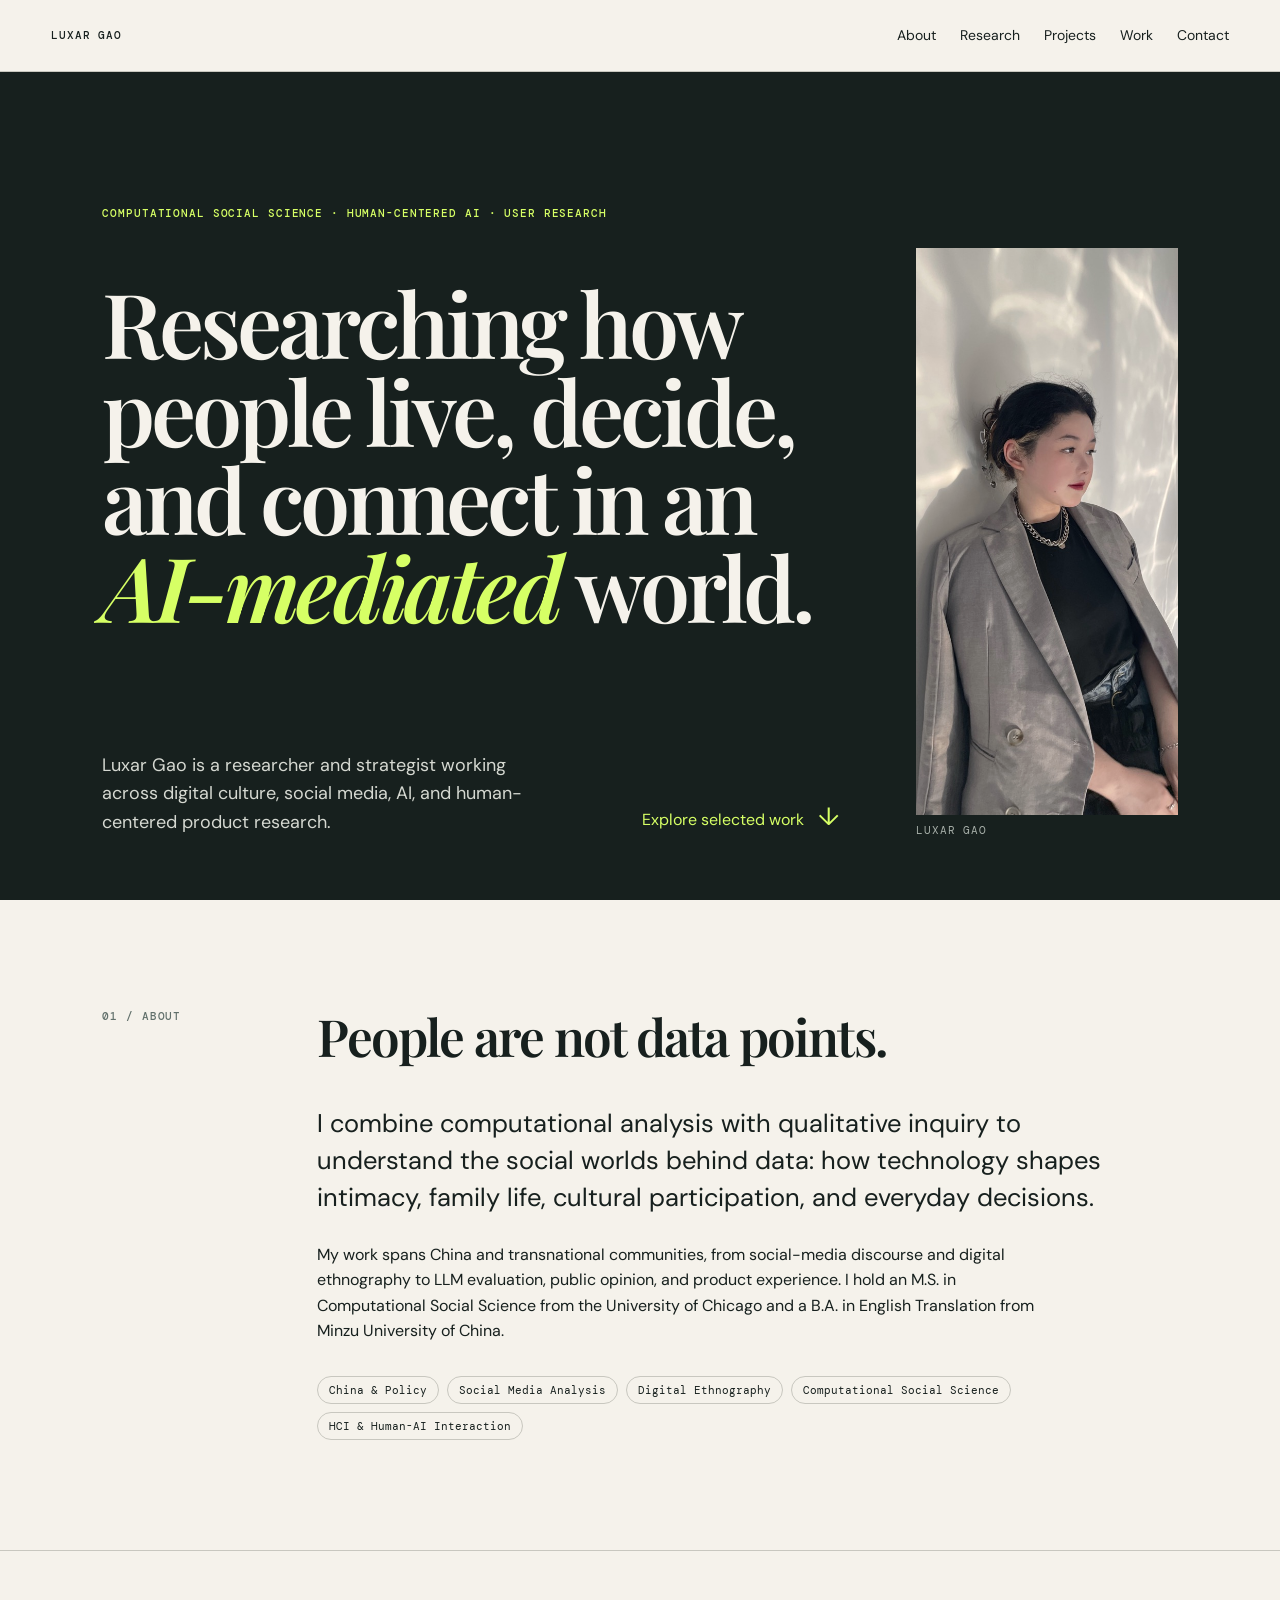
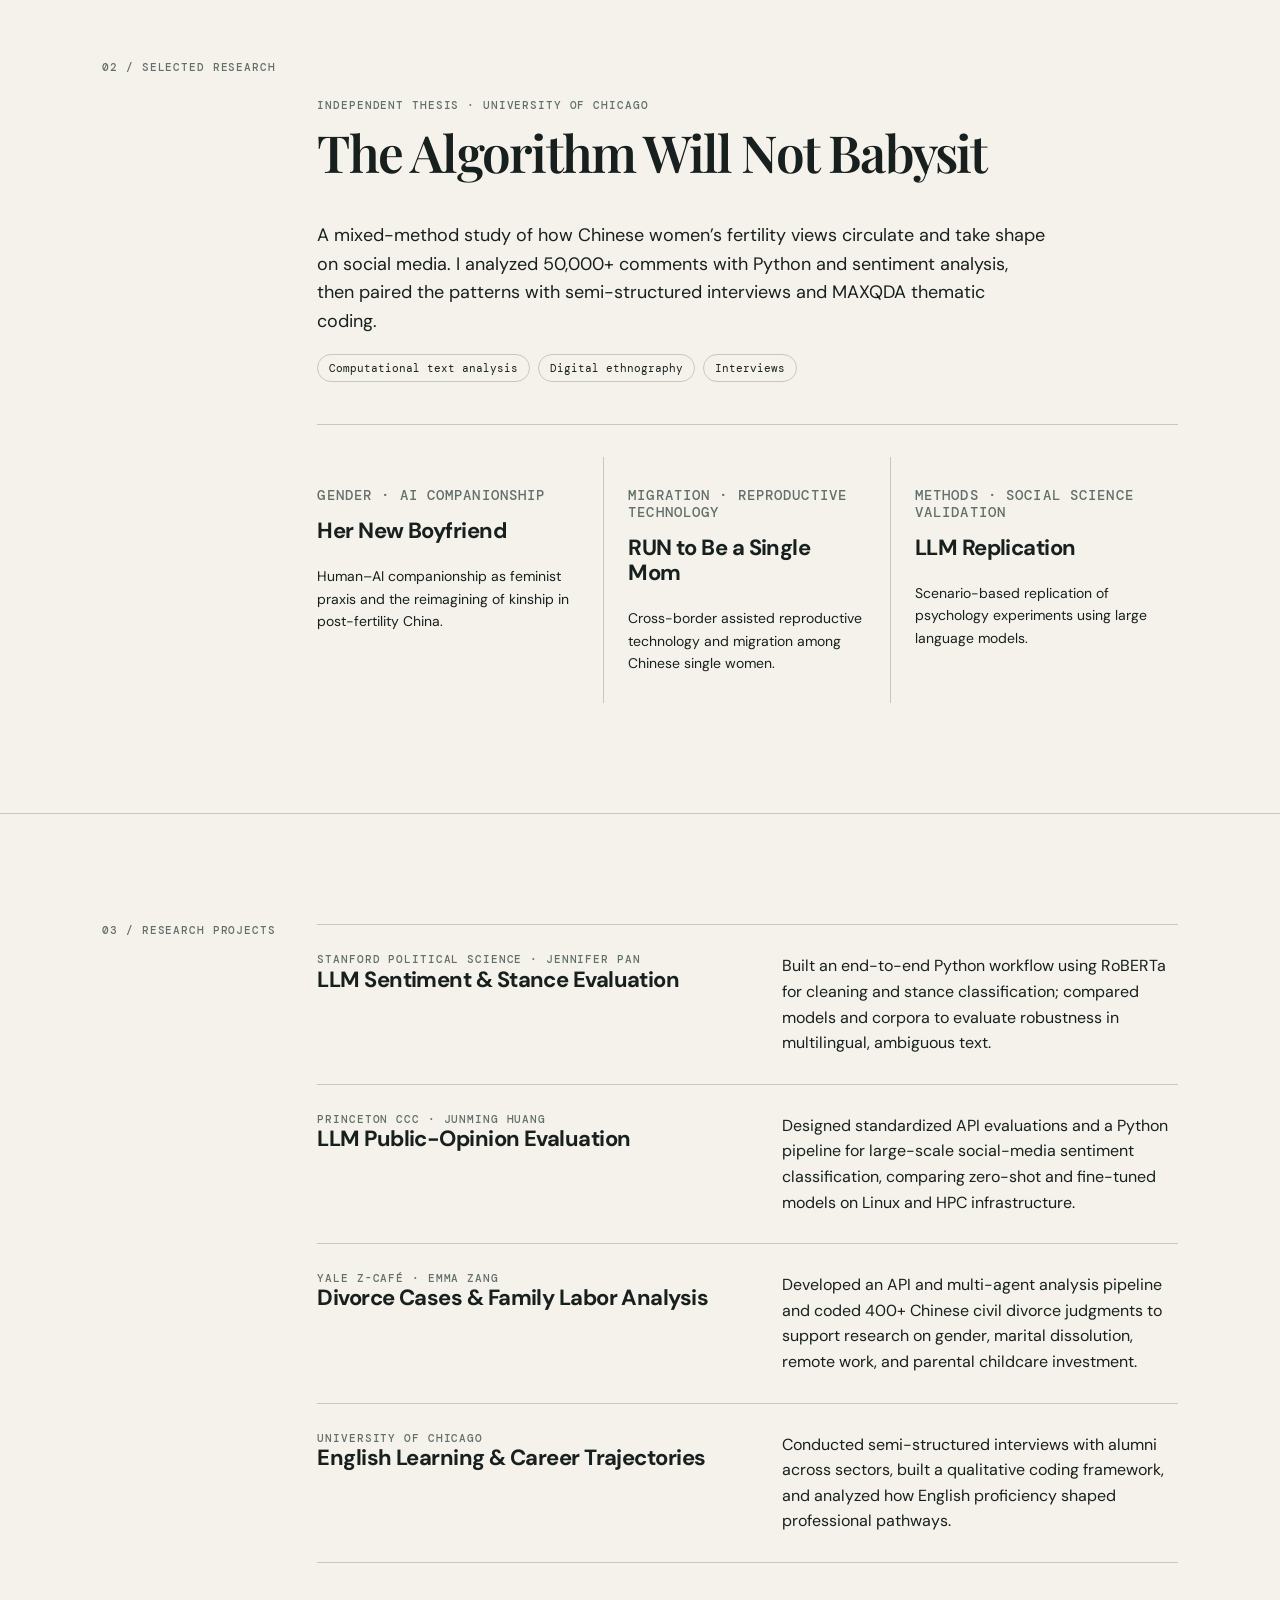
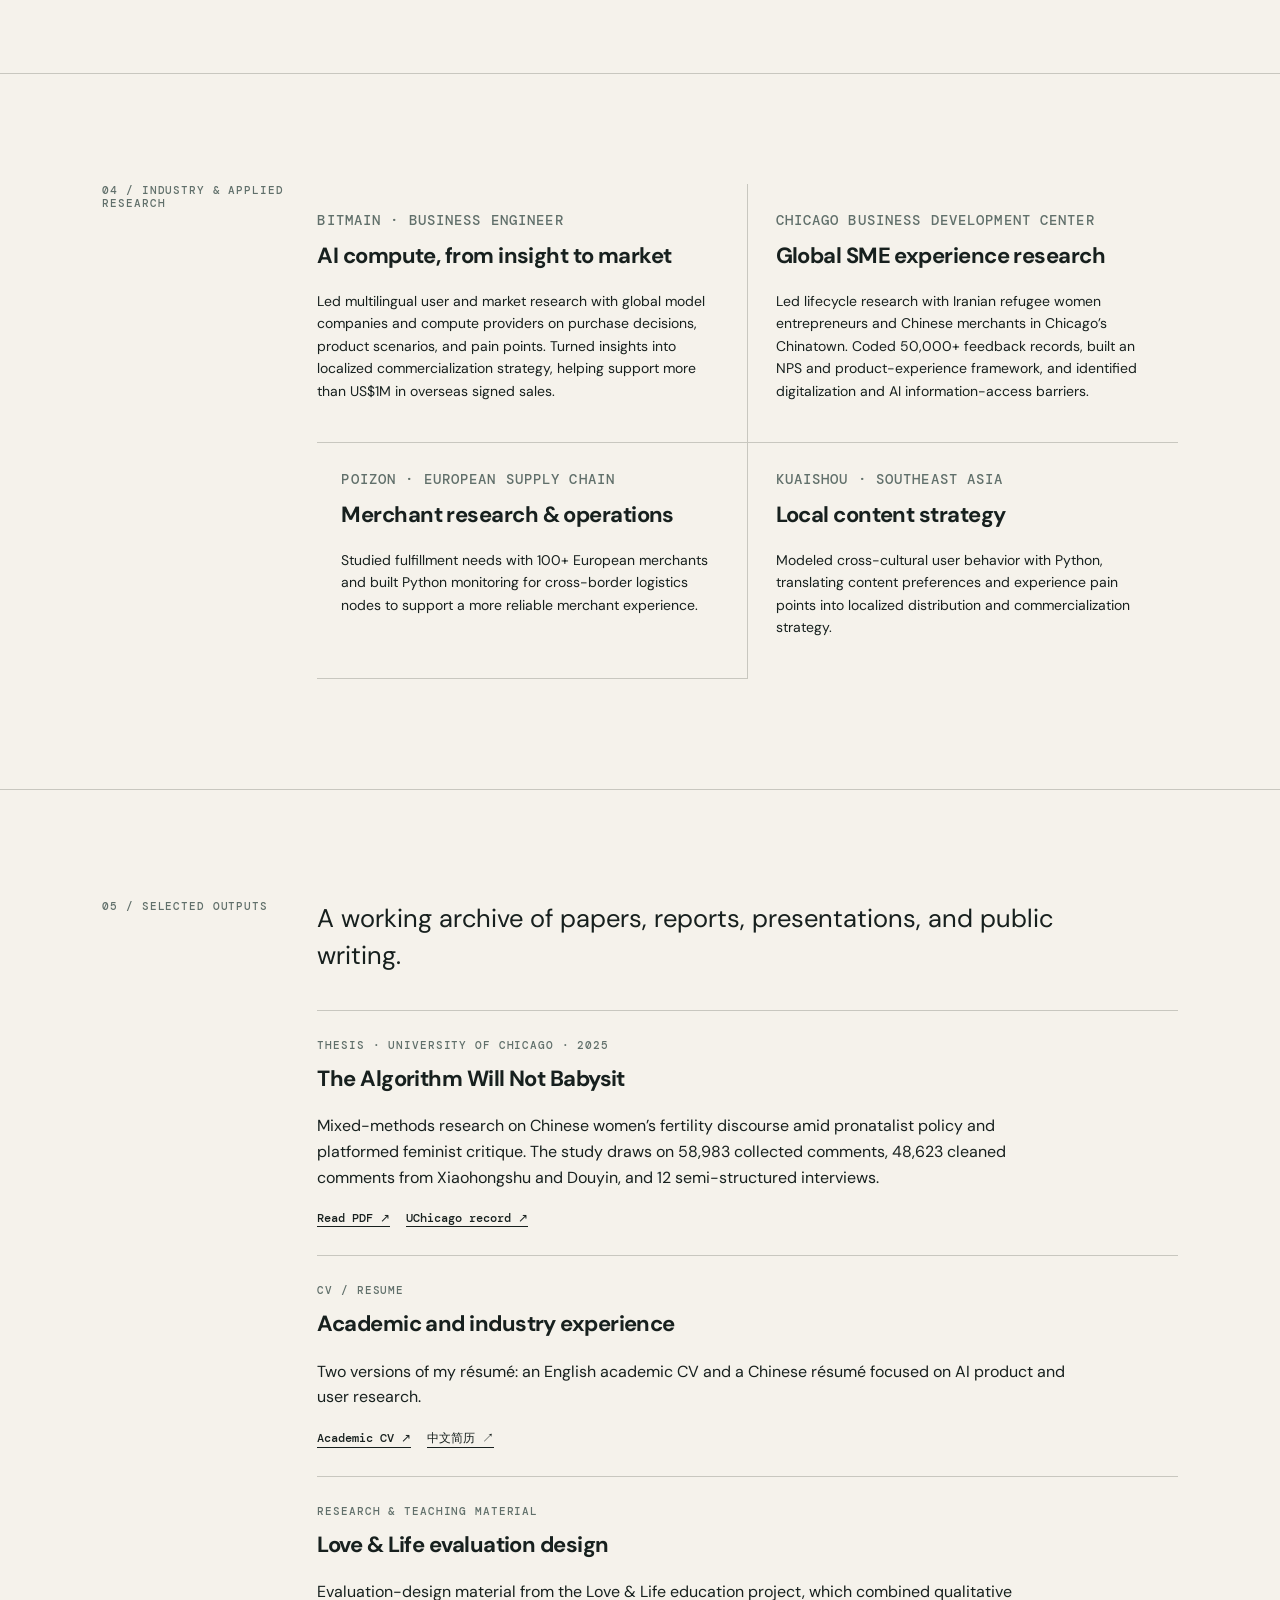
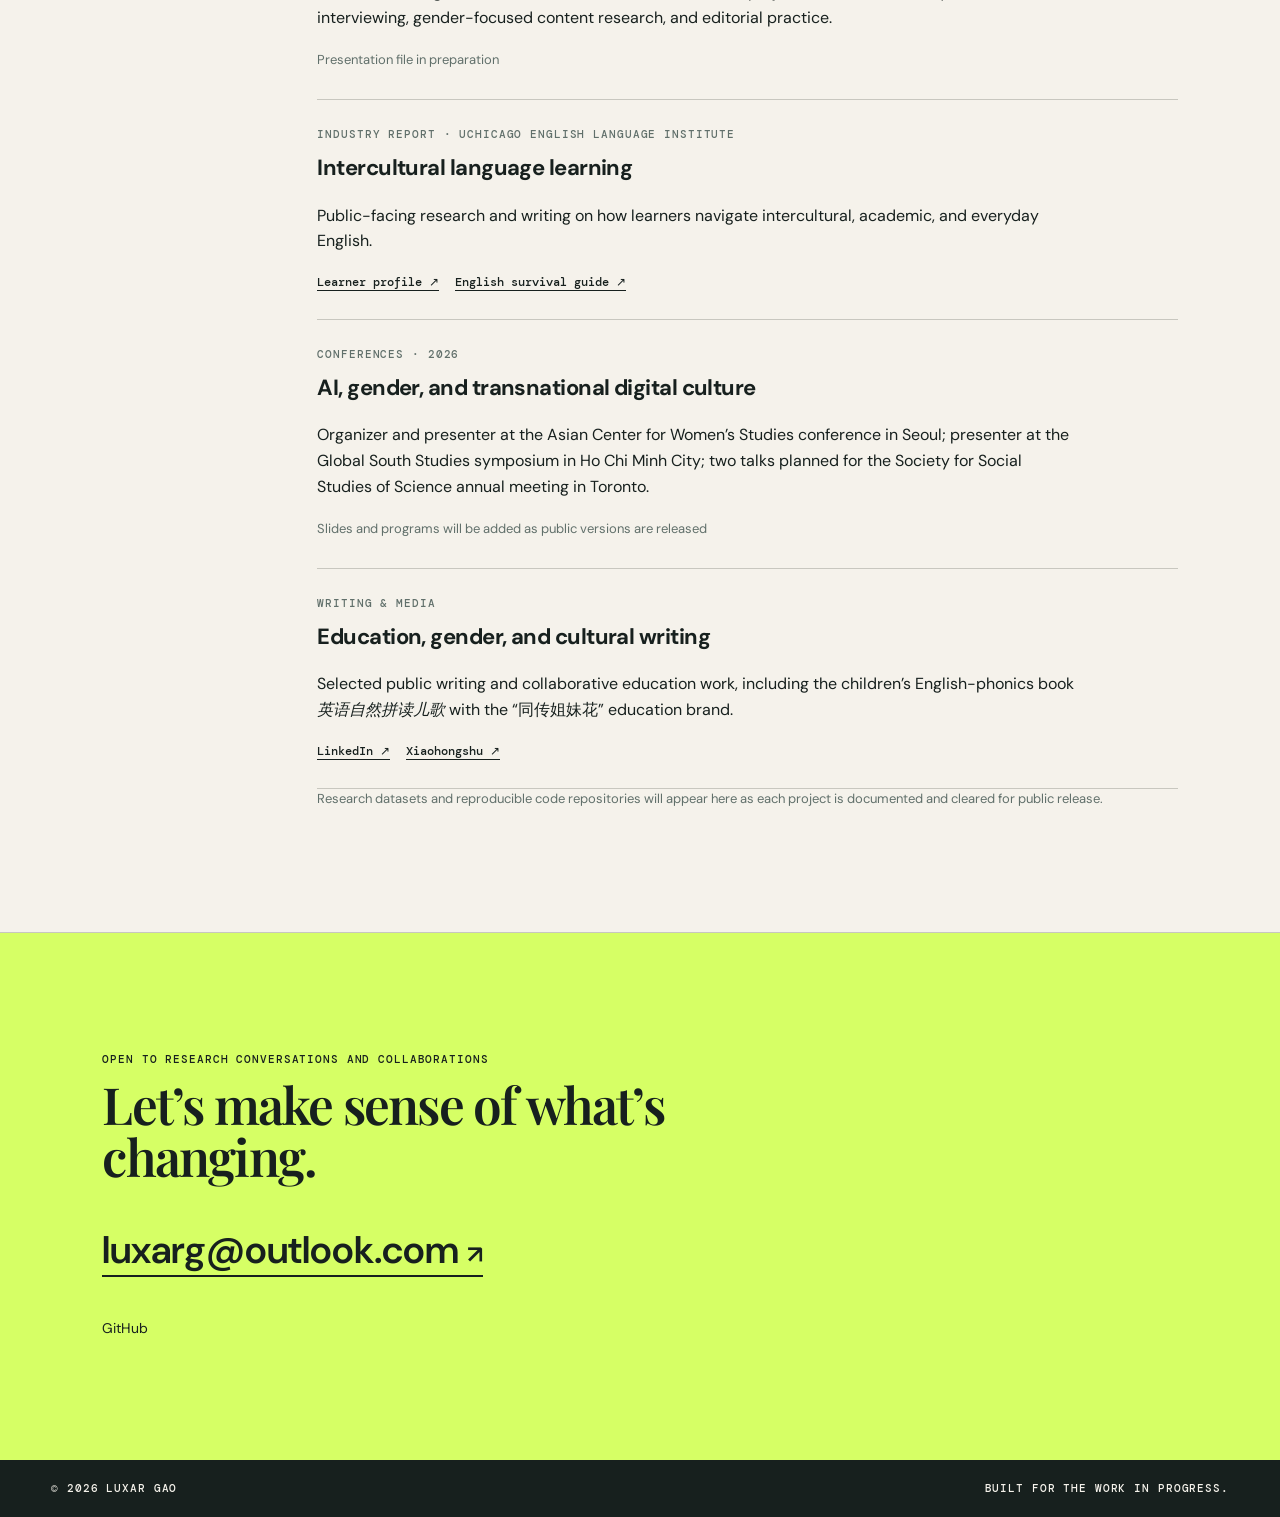
==== index.html @ 4ca4d6da "Add Luxar Gao portfolio website and public materials" ====
<!doctype html>
<html lang="en">
<head>
  <meta charset="utf-8">
  <meta name="viewport" content="width=device-width, initial-scale=1">
  <meta name="description" content="Luxar Gao — computational social science, human-centered AI, and user research.">
  <title>Luxar Gao — Research &amp; Portfolio</title>
  <link rel="preconnect" href="https://fonts.googleapis.com">
  <link rel="preconnect" href="https://fonts.gstatic.com" crossorigin>
  <link href="https://fonts.googleapis.com/css2?family=DM+Mono:wght@400;500&family=DM+Sans:wght@400;500;700&family=Playfair+Display:ital,wght@0,600;0,700;1,600&display=swap" rel="stylesheet">
  <link rel="stylesheet" href="styles.css">
  <link rel="stylesheet" href="portrait.css">
</head>
<body>
  <header class="site-header"><a class="brand" href="#top">LUXAR GAO</a><button class="menu" aria-label="Open navigation" aria-expanded="false">Menu</button><nav><a href="#about">About</a><a href="#research">Research</a><a href="#projects">Projects</a><a href="#resources">Work</a><a href="#contact">Contact</a></nav></header>
  <main id="top">
    <section class="hero"><div class="hero-copy"><p class="eyebrow">Computational social science · Human-centered AI · User research</p><h1>Researching how people live, decide, and connect in an <em>AI-mediated</em> world.</h1><div class="hero-bottom"><p>Luxar Gao is a researcher and strategist working across digital culture, social media, AI, and human-centered product research.</p><a class="arrow-link" href="#research">Explore selected work <span>↓</span></a></div></div><figure class="portrait"><img src="assets/luxar-gao.jpg" alt="Portrait of Luxar Gao"><figcaption>Luxar Gao</figcaption></figure></section>
    <section class="about section" id="about"><div class="section-label">01 / About</div><div class="section-content"><h2>People are not data points.</h2><p class="lede">I combine computational analysis with qualitative inquiry to understand the social worlds behind data: how technology shapes intimacy, family life, cultural participation, and everyday decisions.</p><p>My work spans China and transnational communities, from social-media discourse and digital ethnography to LLM evaluation, public opinion, and product experience. I hold an M.S. in Computational Social Science from the University of Chicago and a B.A. in English Translation from Minzu University of China.</p><div class="chips"><span>China &amp; Policy</span><span>Social Media Analysis</span><span>Digital Ethnography</span><span>Computational Social Science</span><span>HCI &amp; Human-AI Interaction</span></div></div></section>
    <section class="section" id="research"><div class="section-label">02 / Selected research</div><div class="section-content"><article class="feature"><p class="kicker">Independent thesis · University of Chicago</p><h2>The Algorithm Will Not Babysit</h2><p>A mixed-method study of how Chinese women’s fertility views circulate and take shape on social media. I analyzed 50,000+ comments with Python and sentiment analysis, then paired the patterns with semi-structured interviews and MAXQDA thematic coding.</p><div class="meta"><span>Computational text analysis</span><span>Digital ethnography</span><span>Interviews</span></div></article><div class="research-grid"><article><p class="kicker">Gender · AI companionship</p><h3>Her New Boyfriend</h3><p>Human–AI companionship as feminist praxis and the reimagining of kinship in post-fertility China.</p></article><article><p class="kicker">Migration · Reproductive technology</p><h3>RUN to Be a Single Mom</h3><p>Cross-border assisted reproductive technology and migration among Chinese single women.</p></article><article><p class="kicker">Methods · Social science validation</p><h3>LLM Replication</h3><p>Scenario-based replication of psychology experiments using large language models.</p></article></div></div></section>
    <section class="section" id="projects"><div class="section-label">03 / Research projects</div><div class="section-content project-list"><article><div><p class="kicker">Stanford Political Science · Jennifer Pan</p><h3>LLM Sentiment &amp; Stance Evaluation</h3></div><p>Built an end-to-end Python workflow using RoBERTa for cleaning and stance classification; compared models and corpora to evaluate robustness in multilingual, ambiguous text.</p></article><article><div><p class="kicker">Princeton CCC · Junming Huang</p><h3>LLM Public-Opinion Evaluation</h3></div><p>Designed standardized API evaluations and a Python pipeline for large-scale social-media sentiment classification, comparing zero-shot and fine-tuned models on Linux and HPC infrastructure.</p></article><article><div><p class="kicker">Yale Z-Café · Emma Zang</p><h3>Divorce Cases &amp; Family Labor Analysis</h3></div><p>Developed an API and multi-agent analysis pipeline and coded 400+ Chinese civil divorce judgments to support research on gender, marital dissolution, remote work, and parental childcare investment.</p></article><article><div><p class="kicker">University of Chicago</p><h3>English Learning &amp; Career Trajectories</h3></div><p>Conducted semi-structured interviews with alumni across sectors, built a qualitative coding framework, and analyzed how English proficiency shaped professional pathways.</p></article></div></section>
    <section class="section" id="industry"><div class="section-label">04 / Industry &amp; applied research</div><div class="section-content"><div class="industry-grid"><article><p class="kicker">Bitmain · Business Engineer</p><h3>AI compute, from insight to market</h3><p>Led multilingual user and market research with global model companies and compute providers on purchase decisions, product scenarios, and pain points. Turned insights into localized commercialization strategy, helping support more than US$1M in overseas signed sales.</p></article><article><p class="kicker">Chicago Business Development Center</p><h3>Global SME experience research</h3><p>Led lifecycle research with Iranian refugee women entrepreneurs and Chinese merchants in Chicago’s Chinatown. Coded 50,000+ feedback records, built an NPS and product-experience framework, and identified digitalization and AI information-access barriers.</p></article><article><p class="kicker">POIZON · European supply chain</p><h3>Merchant research &amp; operations</h3><p>Studied fulfillment needs with 100+ European merchants and built Python monitoring for cross-border logistics nodes to support a more reliable merchant experience.</p></article><article><p class="kicker">Kuaishou · Southeast Asia</p><h3>Local content strategy</h3><p>Modeled cross-cultural user behavior with Python, translating content preferences and experience pain points into localized distribution and commercialization strategy.</p></article></div></div></section>
    <section class="section" id="resources"><div class="section-label">05 / Selected outputs</div><div class="section-content"><p class="lede">A working archive of papers, reports, presentations, and public writing.</p><div class="output-list"><article><p class="kicker">Thesis · University of Chicago · 2025</p><h3>The Algorithm Will Not Babysit</h3><p>Mixed-methods research on Chinese women’s fertility discourse amid pronatalist policy and platformed feminist critique. The study draws on 58,983 collected comments, 48,623 cleaned comments from Xiaohongshu and Douyin, and 12 semi-structured interviews.</p><p class="links"><a href="assets/papers/algorithm-will-not-babysit.pdf" target="_blank">Read PDF ↗</a><a href="https://knowledge.uchicago.edu/record/15889" target="_blank" rel="noreferrer">UChicago record ↗</a></p></article><article><p class="kicker">CV / Resume</p><h3>Academic and industry experience</h3><p>Two versions of my résumé: an English academic CV and a Chinese résumé focused on AI product and user research.</p><p class="links"><a href="assets/cv/Uchi-LuGao-A-CV.docx" target="_blank">Academic CV ↗</a><a href="assets/cv/Luxar-Gao-AI-User-Research-Resume.docx" target="_blank">中文简历 ↗</a></p></article><article><p class="kicker">Research &amp; teaching material</p><h3>Love &amp; Life evaluation design</h3><p>Evaluation-design material from the Love &amp; Life education project, which combined qualitative interviewing, gender-focused content research, and editorial practice.</p><p class="links"><span>Presentation file in preparation</span></p></article><article><p class="kicker">Industry report · UChicago English Language Institute</p><h3>Intercultural language learning</h3><p>Public-facing research and writing on how learners navigate intercultural, academic, and everyday English.</p><p class="links"><a href="https://esl.uchicago.edu/2025/07/09/what-is-your-intercultural-language-learner-profile/" target="_blank" rel="noreferrer">Learner profile ↗</a><a href="https://esl.uchicago.edu/2024/12/06/english-survival-for-university-and-the-classroom-a-guide-to-navigating-academic-and-casual-language/" target="_blank" rel="noreferrer">English survival guide ↗</a></p></article><article><p class="kicker">Conferences · 2026</p><h3>AI, gender, and transnational digital culture</h3><p>Organizer and presenter at the Asian Center for Women’s Studies conference in Seoul; presenter at the Global South Studies symposium in Ho Chi Minh City; two talks planned for the Society for Social Studies of Science annual meeting in Toronto.</p><p class="links"><span>Slides and programs will be added as public versions are released</span></p></article><article><p class="kicker">Writing &amp; media</p><h3>Education, gender, and cultural writing</h3><p>Selected public writing and collaborative education work, including the children’s English-phonics book <em>英语自然拼读儿歌</em> with the “同传姐妹花” education brand.</p><p class="links"><a href="https://www.linkedin.com/in/lu-gao-973887248/" target="_blank" rel="noreferrer">LinkedIn ↗</a><a href="https://xhslink.cn/o/19sPYvSAqJN" target="_blank" rel="noreferrer">Xiaohongshu ↗</a></p></article></div><p class="quiet">Research datasets and reproducible code repositories will appear here as each project is documented and cleared for public release.</p></div></section>
    <section class="contact" id="contact"><p class="eyebrow">Open to research conversations and collaborations</p><h2>Let’s make sense of what’s changing.</h2><a href="mailto:luxarg@outlook.com">luxarg@outlook.com <span>↗</span></a><p class="social"><a href="https://github.com/LuxarGao" target="_blank" rel="noreferrer">GitHub</a></p></section>
  </main><footer><span>© <span id="year"></span> Luxar Gao</span><span>Built for the work in progress.</span></footer><script src="script.js"></script>
</body></html>
---- styles.css ----
:root{--ink:#17201e;--paper:#f5f2eb;--lime:#d6ff65;--line:#c8c7bf;--muted:#61706b}*{box-sizing:border-box}html{scroll-behavior:smooth}body{margin:0;background:var(--paper);color:var(--ink);font:16px/1.6 'DM Sans',sans-serif}.site-header{height:72px;padding:0 4vw;display:flex;align-items:center;justify-content:space-between;border-bottom:1px solid var(--line);position:sticky;top:0;background:rgba(245,242,235,.95);backdrop-filter:blur(10px);z-index:5}.brand,.eyebrow,.section-label,.kicker,footer{font:500 11px/1.2 'DM Mono',monospace;letter-spacing:.08em;text-transform:uppercase}.brand{color:var(--ink);text-decoration:none}nav{display:flex;gap:24px}nav a,.social a{color:var(--ink);text-decoration:none;font-size:14px}.menu{display:none;background:none;border:0;font:500 12px 'DM Mono',monospace}.hero{min-height:calc(100vh - 72px);padding:11vh 8vw 7vh;display:flex;flex-direction:column;justify-content:space-between;background:var(--ink);color:var(--paper)}.eyebrow{color:var(--lime)}h1,h2,h3,p{margin-top:0}h1{font:600 clamp(3rem,7vw,7rem)/.98 'Playfair Display',serif;max-width:1100px;letter-spacing:-.045em}h1 em{color:var(--lime)}.hero-bottom{display:flex;align-items:end;justify-content:space-between;gap:40px}.hero-bottom p{max-width:430px;color:#d5d8d1;font-size:18px;margin:0}.arrow-link{color:var(--lime);white-space:nowrap;text-decoration:none}.arrow-link span{font-size:25px;margin-left:10px}.section{padding:110px 8vw;display:grid;grid-template-columns:20% 1fr;border-bottom:1px solid var(--line)}.section-label{color:var(--muted)}.section-content{max-width:920px}.section h2,.contact h2{font:600 clamp(2.4rem,4vw,4.5rem)/1.02 'Playfair Display',serif;letter-spacing:-.035em}.lede{font-size:clamp(1.25rem,2vw,1.65rem);line-height:1.45;max-width:800px}.section-content>p:not(.lede):not(.quiet){max-width:740px}.chips{display:flex;flex-wrap:wrap;gap:8px;margin-top:32px}.chips span,.meta span{border:1px solid var(--line);border-radius:100px;padding:6px 11px;font:11px 'DM Mono',monospace}.feature{padding:38px 0 42px;border-bottom:1px solid var(--line)}.kicker{color:var(--muted);margin-bottom:14px}.feature p:not(.kicker){font-size:18px;max-width:730px}.meta{display:flex;flex-wrap:wrap;gap:8px}.research-grid,.industry-grid{display:grid;grid-template-columns:repeat(3,1fr);gap:0}.research-grid article,.industry-grid article{padding:30px 24px 15px 0;border-right:1px solid var(--line);margin-top:32px}.research-grid article+article,.industry-grid article+article{padding-left:24px}.research-grid article:last-child,.industry-grid article:last-child{border:0}h3{font:700 22px/1.15 'DM Sans',sans-serif;letter-spacing:-.025em}.research-grid p,.industry-grid p{font-size:14px}.project-list article{padding:28px 0;border-top:1px solid var(--line);display:grid;grid-template-columns:1.05fr 1fr;gap:50px}.project-list article:last-child{border-bottom:1px solid var(--line)}.project-list p{margin:0}.industry-grid{grid-template-columns:repeat(2,1fr);gap:0}.industry-grid article{border-bottom:1px solid var(--line);margin-top:0;padding:28px 28px 26px 0}.industry-grid article:nth-child(even){border-right:0;padding-left:28px}.plain-list{list-style:none;padding:0;margin:32px 0}.plain-list li{border-top:1px solid var(--line);padding:14px 0}.plain-list span{font:11px 'DM Mono',monospace;color:var(--muted);display:inline-block;width:80px}.quiet{font-size:13px;color:var(--muted)}.contact{background:var(--lime);padding:120px 8vw}.contact .eyebrow{color:var(--ink)}.contact h2{max-width:750px}.contact>a{font:600 clamp(1.5rem,3vw,3rem) 'DM Sans',sans-serif;color:var(--ink);text-decoration:none;border-bottom:2px solid var(--ink)}.contact>a span{font-size:.65em}.social{margin:40px 0 0}footer{padding:22px 4vw;display:flex;justify-content:space-between;background:var(--ink);color:var(--paper)}@media(max-width:720px){.site-header{padding:0 6vw}.menu{display:block}nav{display:none;position:absolute;left:0;right:0;top:71px;background:var(--paper);border-bottom:1px solid var(--line);padding:20px 6vw;flex-direction:column}nav.open{display:flex}.hero{padding:12vh 7vw 7vh}.hero-bottom{display:block}.hero-bottom p{margin-bottom:30px}.section{display:block;padding:70px 7vw}.section-label{margin-bottom:28px}.project-list article{display:block}.project-list article p{margin-top:18px}.research-grid,.industry-grid{display:block}.research-grid article,.industry-grid article,.industry-grid article:nth-child(even){border-right:0;border-bottom:1px solid var(--line);padding:24px 0;margin:0}.plain-list span{display:block;margin-bottom:5px}footer{padding:20px 7vw;gap:15px;flex-direction:column}}
---- portrait.css ----
.hero{display:grid;grid-template-columns:minmax(0,1.55fr) minmax(260px,.55fr);gap:6vw;align-items:end}.hero-copy{min-height:70vh;display:flex;flex-direction:column;justify-content:space-between}.portrait{margin:0;align-self:end}.portrait img{display:block;width:100%;height:min(63vh,680px);object-fit:cover;object-position:57% 42%;filter:saturate(.82) contrast(1.03)}.portrait figcaption{margin-top:8px;color:#a8b0aa;font:11px 'DM Mono',monospace;text-transform:uppercase;letter-spacing:.08em}@media(max-width:720px){.hero{padding:10vh 7vw 7vh;display:flex}.hero-copy{min-height:auto}.portrait{margin-top:46px;width:72%;align-self:flex-end}.portrait img{height:440px}}
.output-list{margin-top:36px}.output-list article{padding:28px 0;border-top:1px solid var(--line)}.output-list article:last-child{border-bottom:1px solid var(--line)}.output-list article>p:not(.kicker):not(.links){max-width:760px}.links{display:flex;flex-wrap:wrap;gap:16px;margin:20px 0 0}.links a{font:500 12px 'DM Mono',monospace;color:var(--ink);text-decoration:none;border-bottom:1px solid var(--ink)}.links span{font-size:13px;color:var(--muted)}
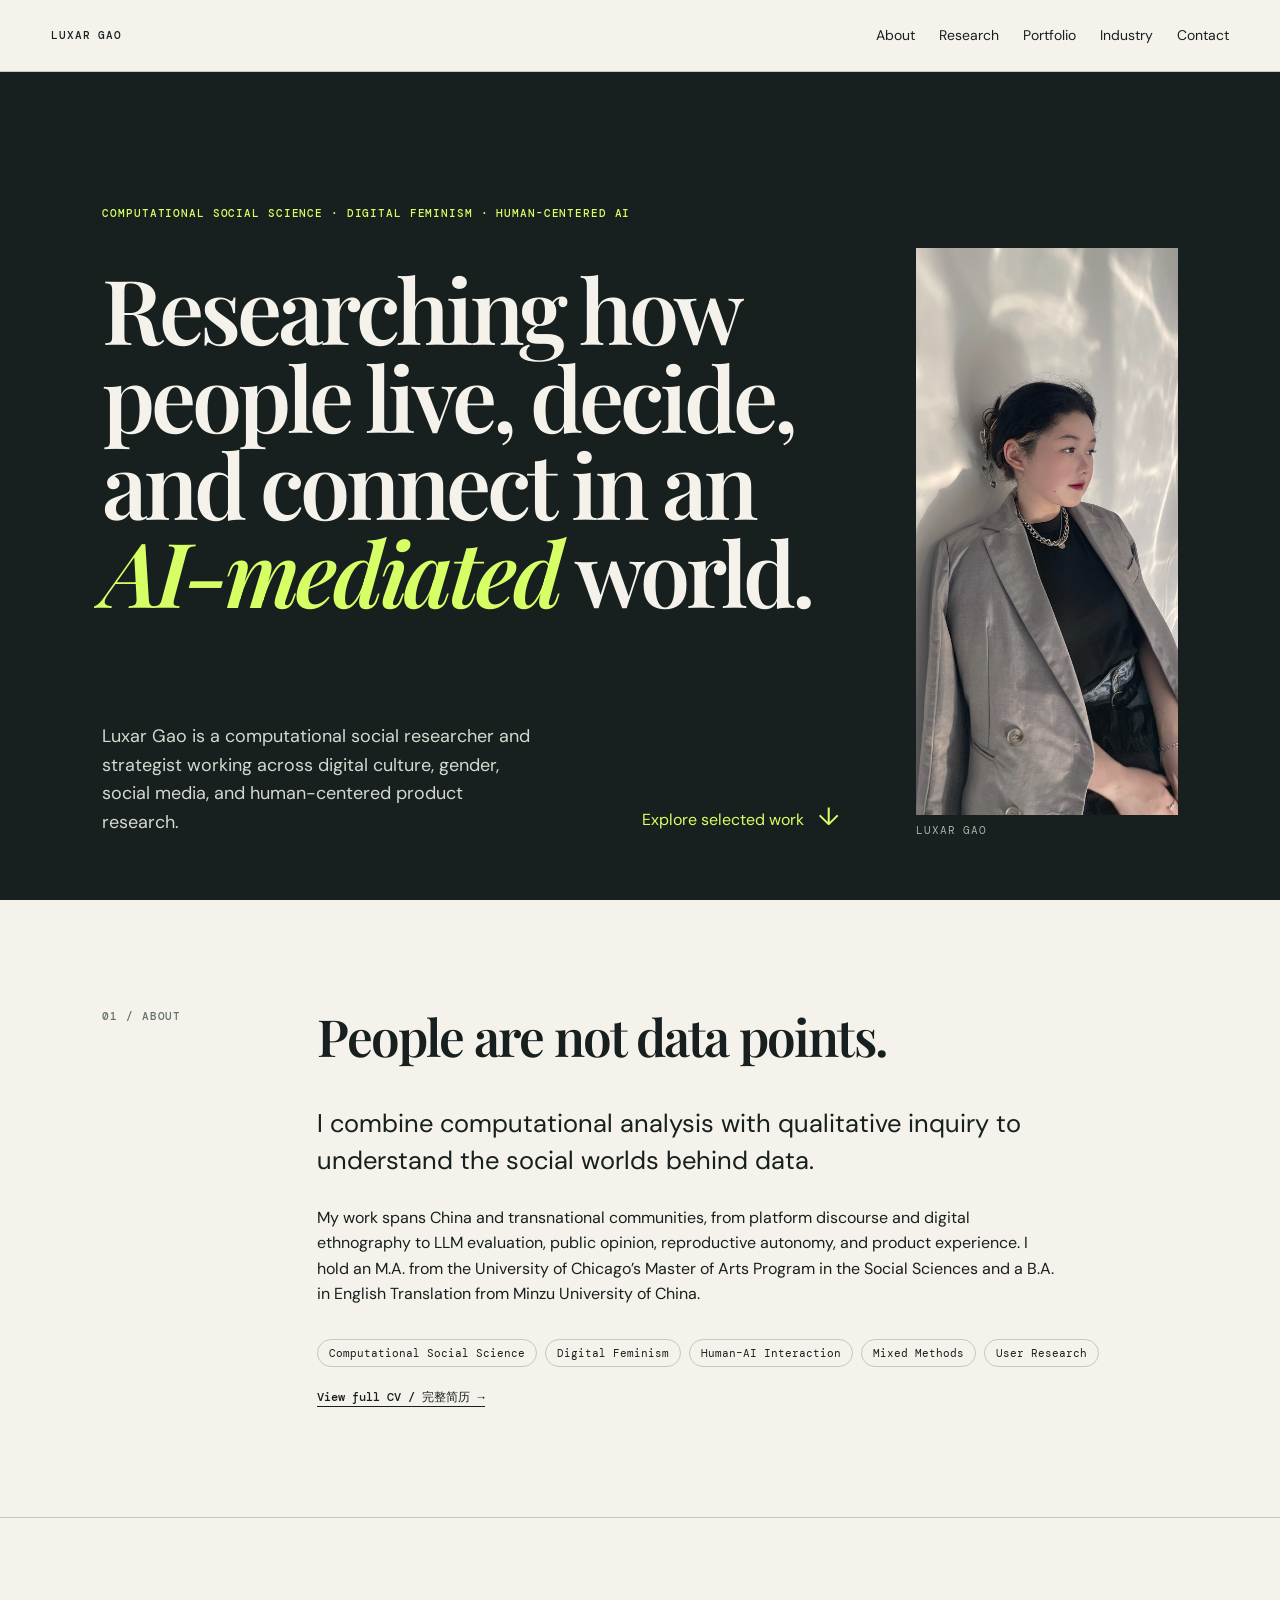
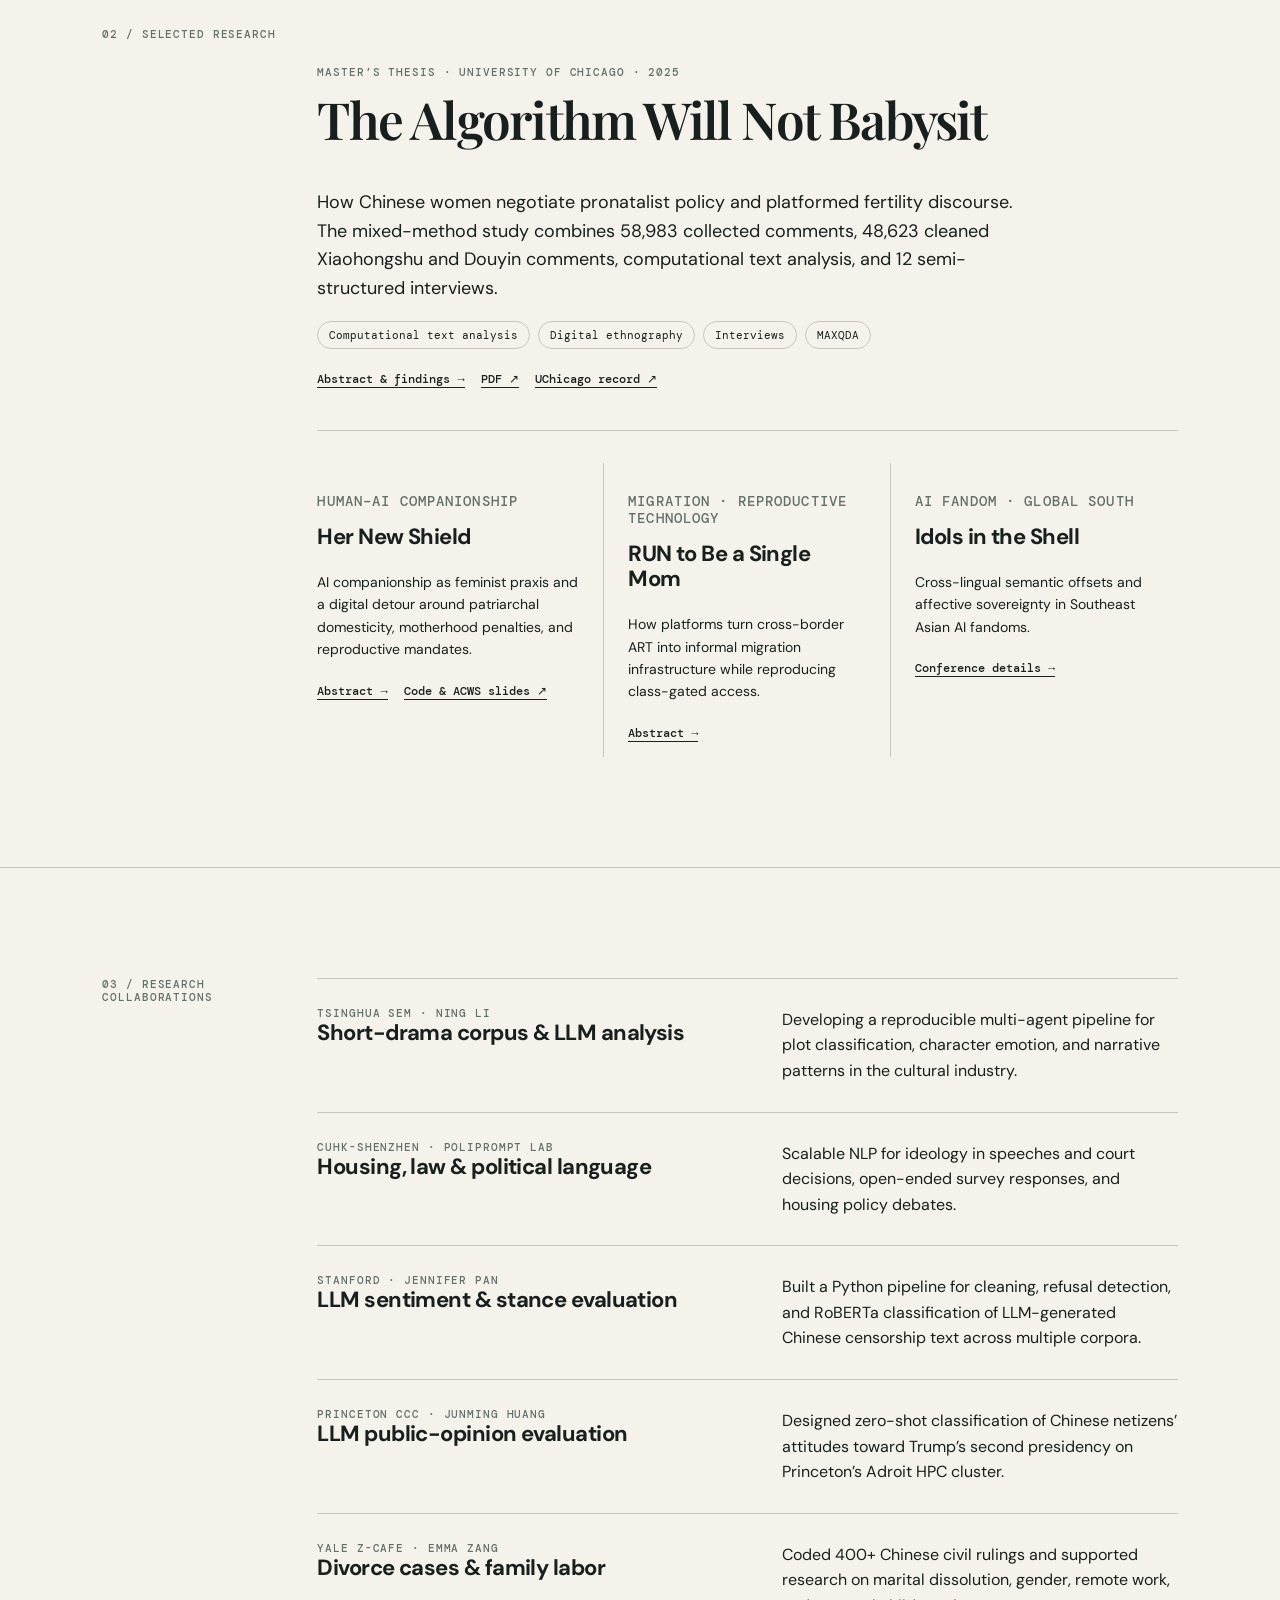
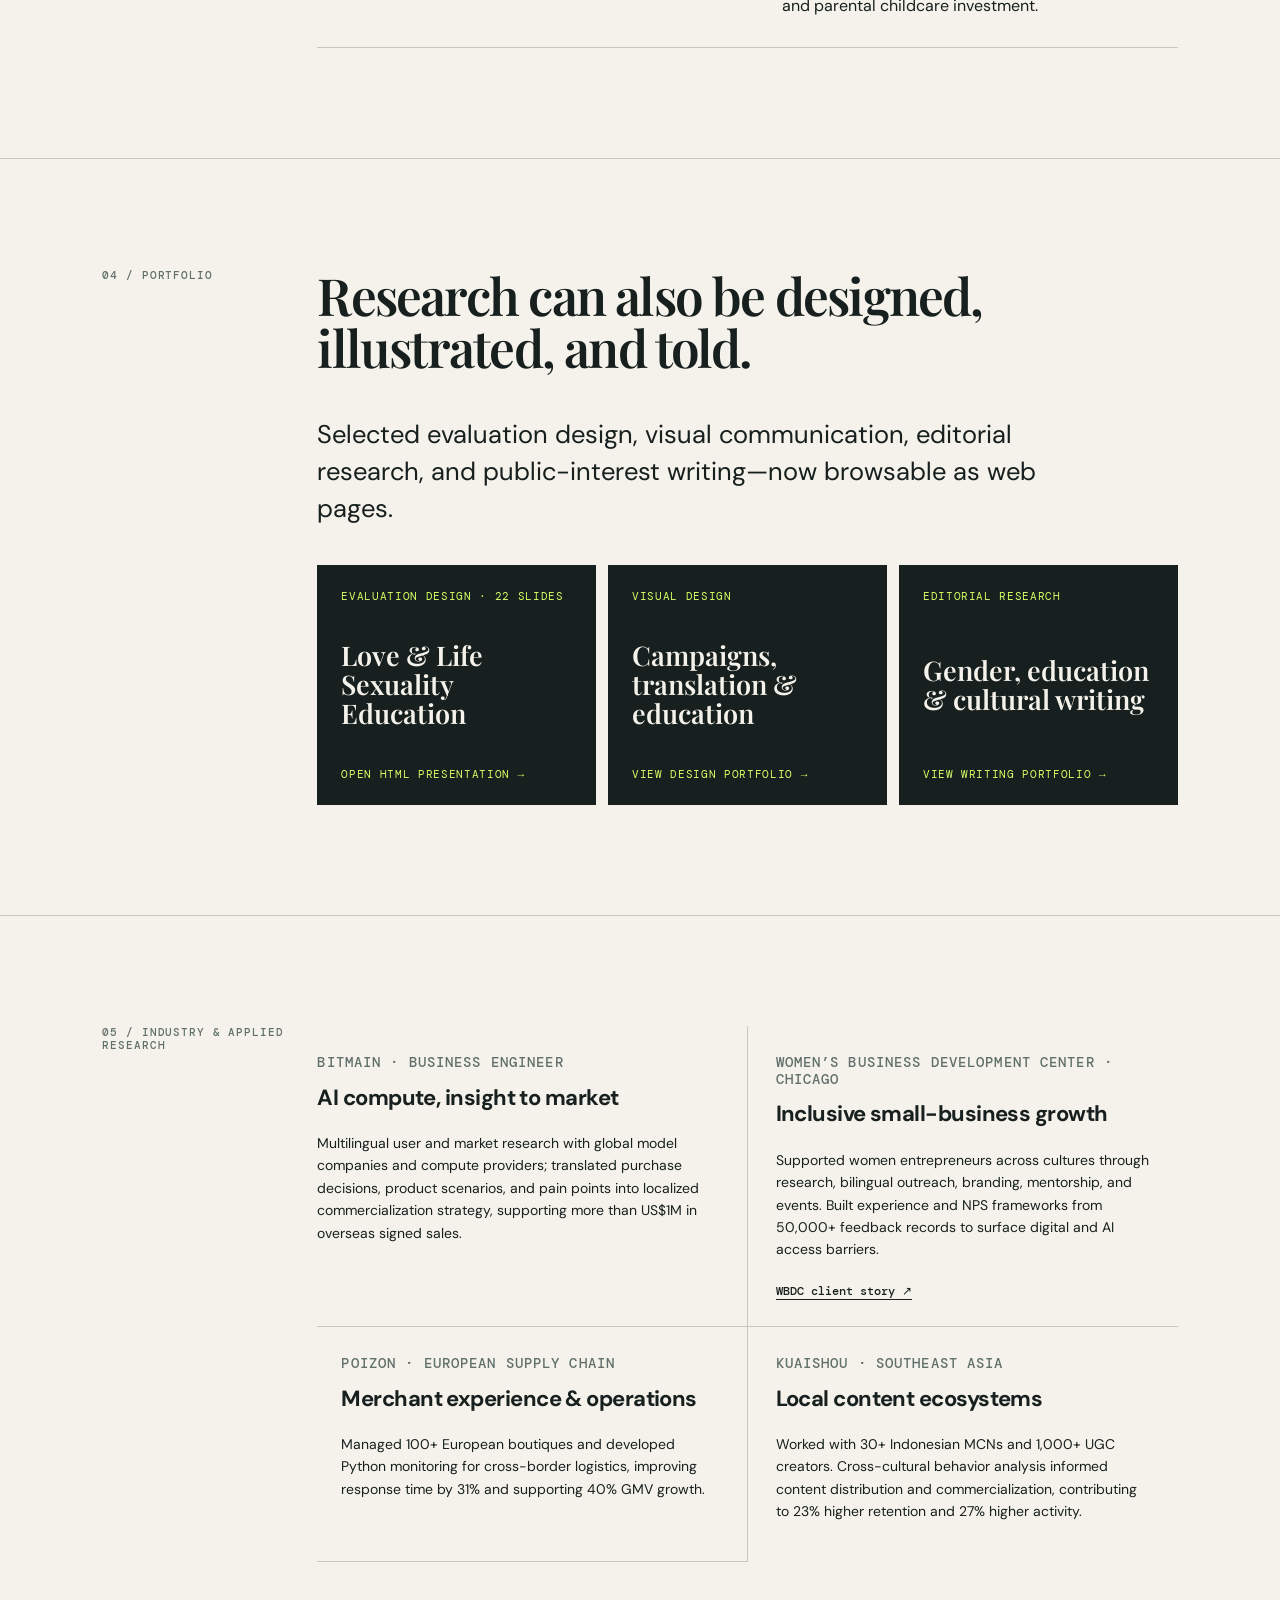
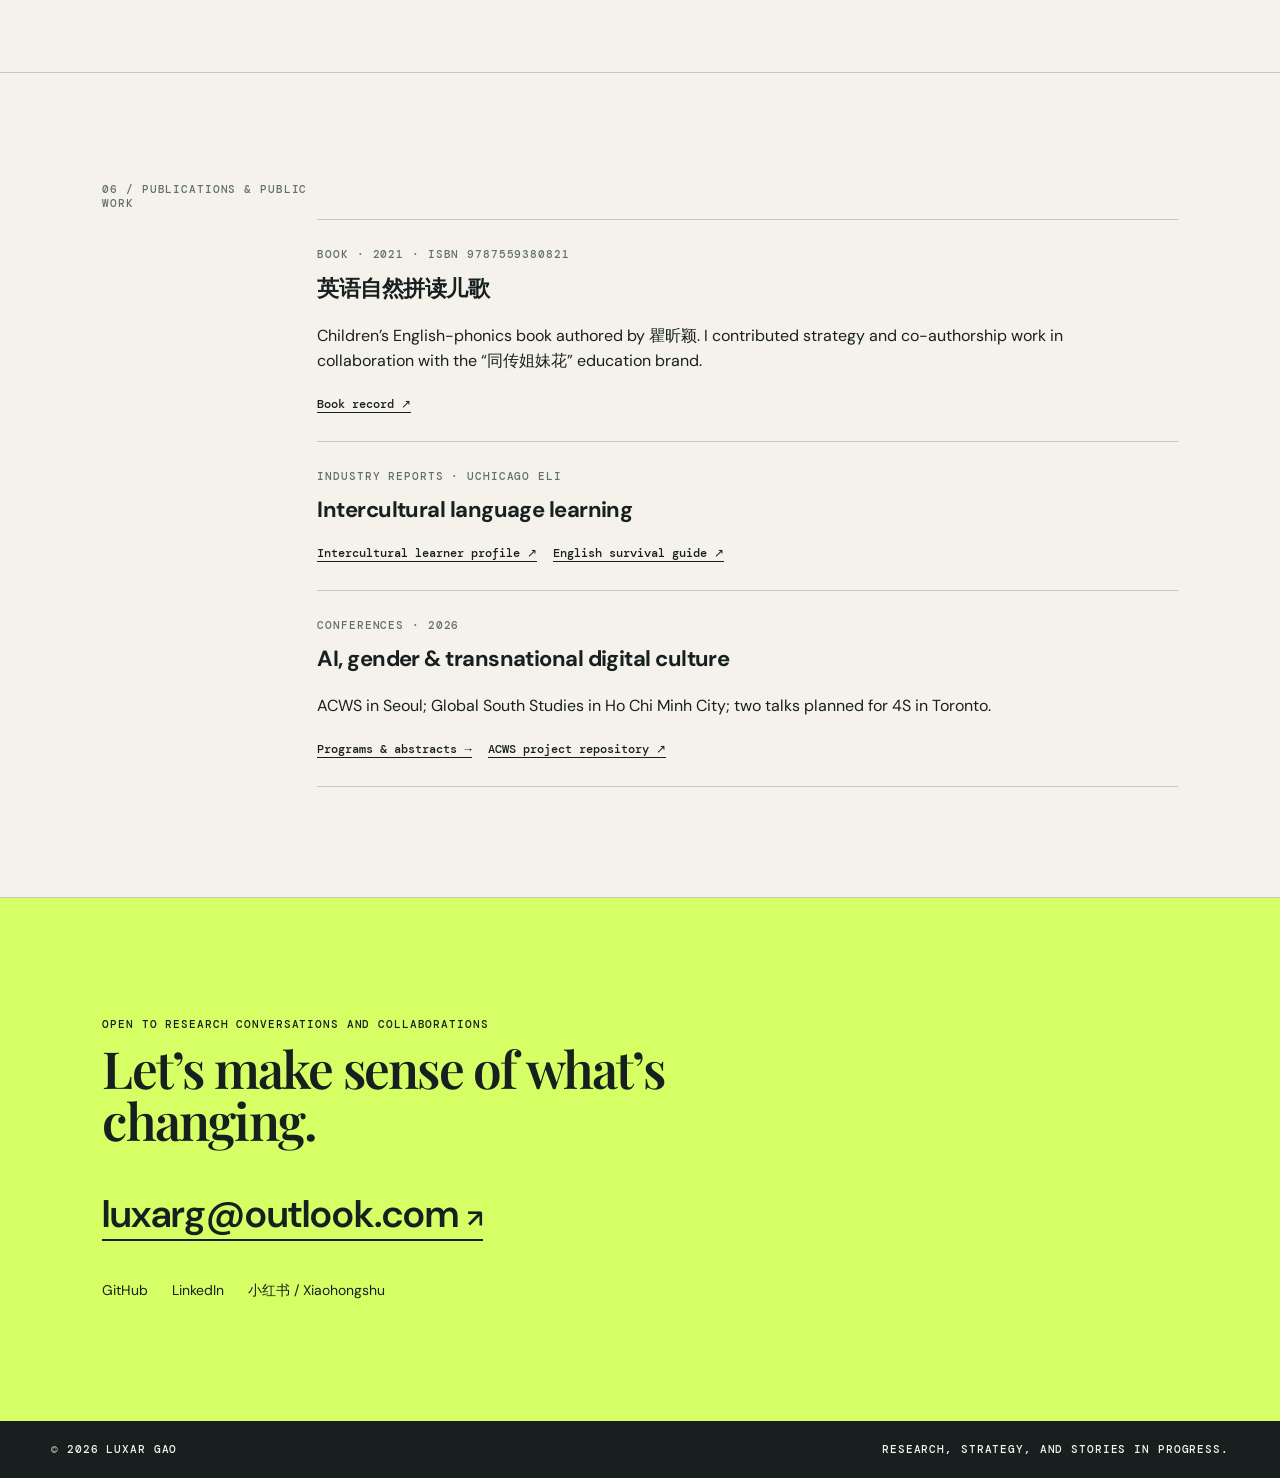
==== commit f9c32c5c: "Expand portfolio with HTML CV, research, slides, and design work" ====
--- a/index.html
+++ b/index.html
@@ -1,25 +1,10 @@
-<!doctype html>
-<html lang="en">
-<head>
-  <meta charset="utf-8">
-  <meta name="viewport" content="width=device-width, initial-scale=1">
-  <meta name="description" content="Luxar Gao — computational social science, human-centered AI, and user research.">
-  <title>Luxar Gao — Research &amp; Portfolio</title>
-  <link rel="preconnect" href="https://fonts.googleapis.com">
-  <link rel="preconnect" href="https://fonts.gstatic.com" crossorigin>
-  <link href="https://fonts.googleapis.com/css2?family=DM+Mono:wght@400;500&family=DM+Sans:wght@400;500;700&family=Playfair+Display:ital,wght@0,600;0,700;1,600&display=swap" rel="stylesheet">
-  <link rel="stylesheet" href="styles.css">
-  <link rel="stylesheet" href="portrait.css">
-</head>
-<body>
-  <header class="site-header"><a class="brand" href="#top">LUXAR GAO</a><button class="menu" aria-label="Open navigation" aria-expanded="false">Menu</button><nav><a href="#about">About</a><a href="#research">Research</a><a href="#projects">Projects</a><a href="#resources">Work</a><a href="#contact">Contact</a></nav></header>
-  <main id="top">
-    <section class="hero"><div class="hero-copy"><p class="eyebrow">Computational social science · Human-centered AI · User research</p><h1>Researching how people live, decide, and connect in an <em>AI-mediated</em> world.</h1><div class="hero-bottom"><p>Luxar Gao is a researcher and strategist working across digital culture, social media, AI, and human-centered product research.</p><a class="arrow-link" href="#research">Explore selected work <span>↓</span></a></div></div><figure class="portrait"><img src="assets/luxar-gao.jpg" alt="Portrait of Luxar Gao"><figcaption>Luxar Gao</figcaption></figure></section>
-    <section class="about section" id="about"><div class="section-label">01 / About</div><div class="section-content"><h2>People are not data points.</h2><p class="lede">I combine computational analysis with qualitative inquiry to understand the social worlds behind data: how technology shapes intimacy, family life, cultural participation, and everyday decisions.</p><p>My work spans China and transnational communities, from social-media discourse and digital ethnography to LLM evaluation, public opinion, and product experience. I hold an M.S. in Computational Social Science from the University of Chicago and a B.A. in English Translation from Minzu University of China.</p><div class="chips"><span>China &amp; Policy</span><span>Social Media Analysis</span><span>Digital Ethnography</span><span>Computational Social Science</span><span>HCI &amp; Human-AI Interaction</span></div></div></section>
-    <section class="section" id="research"><div class="section-label">02 / Selected research</div><div class="section-content"><article class="feature"><p class="kicker">Independent thesis · University of Chicago</p><h2>The Algorithm Will Not Babysit</h2><p>A mixed-method study of how Chinese women’s fertility views circulate and take shape on social media. I analyzed 50,000+ comments with Python and sentiment analysis, then paired the patterns with semi-structured interviews and MAXQDA thematic coding.</p><div class="meta"><span>Computational text analysis</span><span>Digital ethnography</span><span>Interviews</span></div></article><div class="research-grid"><article><p class="kicker">Gender · AI companionship</p><h3>Her New Boyfriend</h3><p>Human–AI companionship as feminist praxis and the reimagining of kinship in post-fertility China.</p></article><article><p class="kicker">Migration · Reproductive technology</p><h3>RUN to Be a Single Mom</h3><p>Cross-border assisted reproductive technology and migration among Chinese single women.</p></article><article><p class="kicker">Methods · Social science validation</p><h3>LLM Replication</h3><p>Scenario-based replication of psychology experiments using large language models.</p></article></div></div></section>
-    <section class="section" id="projects"><div class="section-label">03 / Research projects</div><div class="section-content project-list"><article><div><p class="kicker">Stanford Political Science · Jennifer Pan</p><h3>LLM Sentiment &amp; Stance Evaluation</h3></div><p>Built an end-to-end Python workflow using RoBERTa for cleaning and stance classification; compared models and corpora to evaluate robustness in multilingual, ambiguous text.</p></article><article><div><p class="kicker">Princeton CCC · Junming Huang</p><h3>LLM Public-Opinion Evaluation</h3></div><p>Designed standardized API evaluations and a Python pipeline for large-scale social-media sentiment classification, comparing zero-shot and fine-tuned models on Linux and HPC infrastructure.</p></article><article><div><p class="kicker">Yale Z-Café · Emma Zang</p><h3>Divorce Cases &amp; Family Labor Analysis</h3></div><p>Developed an API and multi-agent analysis pipeline and coded 400+ Chinese civil divorce judgments to support research on gender, marital dissolution, remote work, and parental childcare investment.</p></article><article><div><p class="kicker">University of Chicago</p><h3>English Learning &amp; Career Trajectories</h3></div><p>Conducted semi-structured interviews with alumni across sectors, built a qualitative coding framework, and analyzed how English proficiency shaped professional pathways.</p></article></div></section>
-    <section class="section" id="industry"><div class="section-label">04 / Industry &amp; applied research</div><div class="section-content"><div class="industry-grid"><article><p class="kicker">Bitmain · Business Engineer</p><h3>AI compute, from insight to market</h3><p>Led multilingual user and market research with global model companies and compute providers on purchase decisions, product scenarios, and pain points. Turned insights into localized commercialization strategy, helping support more than US$1M in overseas signed sales.</p></article><article><p class="kicker">Chicago Business Development Center</p><h3>Global SME experience research</h3><p>Led lifecycle research with Iranian refugee women entrepreneurs and Chinese merchants in Chicago’s Chinatown. Coded 50,000+ feedback records, built an NPS and product-experience framework, and identified digitalization and AI information-access barriers.</p></article><article><p class="kicker">POIZON · European supply chain</p><h3>Merchant research &amp; operations</h3><p>Studied fulfillment needs with 100+ European merchants and built Python monitoring for cross-border logistics nodes to support a more reliable merchant experience.</p></article><article><p class="kicker">Kuaishou · Southeast Asia</p><h3>Local content strategy</h3><p>Modeled cross-cultural user behavior with Python, translating content preferences and experience pain points into localized distribution and commercialization strategy.</p></article></div></div></section>
-    <section class="section" id="resources"><div class="section-label">05 / Selected outputs</div><div class="section-content"><p class="lede">A working archive of papers, reports, presentations, and public writing.</p><div class="output-list"><article><p class="kicker">Thesis · University of Chicago · 2025</p><h3>The Algorithm Will Not Babysit</h3><p>Mixed-methods research on Chinese women’s fertility discourse amid pronatalist policy and platformed feminist critique. The study draws on 58,983 collected comments, 48,623 cleaned comments from Xiaohongshu and Douyin, and 12 semi-structured interviews.</p><p class="links"><a href="assets/papers/algorithm-will-not-babysit.pdf" target="_blank">Read PDF ↗</a><a href="https://knowledge.uchicago.edu/record/15889" target="_blank" rel="noreferrer">UChicago record ↗</a></p></article><article><p class="kicker">CV / Resume</p><h3>Academic and industry experience</h3><p>Two versions of my résumé: an English academic CV and a Chinese résumé focused on AI product and user research.</p><p class="links"><a href="assets/cv/Uchi-LuGao-A-CV.docx" target="_blank">Academic CV ↗</a><a href="assets/cv/Luxar-Gao-AI-User-Research-Resume.docx" target="_blank">中文简历 ↗</a></p></article><article><p class="kicker">Research &amp; teaching material</p><h3>Love &amp; Life evaluation design</h3><p>Evaluation-design material from the Love &amp; Life education project, which combined qualitative interviewing, gender-focused content research, and editorial practice.</p><p class="links"><span>Presentation file in preparation</span></p></article><article><p class="kicker">Industry report · UChicago English Language Institute</p><h3>Intercultural language learning</h3><p>Public-facing research and writing on how learners navigate intercultural, academic, and everyday English.</p><p class="links"><a href="https://esl.uchicago.edu/2025/07/09/what-is-your-intercultural-language-learner-profile/" target="_blank" rel="noreferrer">Learner profile ↗</a><a href="https://esl.uchicago.edu/2024/12/06/english-survival-for-university-and-the-classroom-a-guide-to-navigating-academic-and-casual-language/" target="_blank" rel="noreferrer">English survival guide ↗</a></p></article><article><p class="kicker">Conferences · 2026</p><h3>AI, gender, and transnational digital culture</h3><p>Organizer and presenter at the Asian Center for Women’s Studies conference in Seoul; presenter at the Global South Studies symposium in Ho Chi Minh City; two talks planned for the Society for Social Studies of Science annual meeting in Toronto.</p><p class="links"><span>Slides and programs will be added as public versions are released</span></p></article><article><p class="kicker">Writing &amp; media</p><h3>Education, gender, and cultural writing</h3><p>Selected public writing and collaborative education work, including the children’s English-phonics book <em>英语自然拼读儿歌</em> with the “同传姐妹花” education brand.</p><p class="links"><a href="https://www.linkedin.com/in/lu-gao-973887248/" target="_blank" rel="noreferrer">LinkedIn ↗</a><a href="https://xhslink.cn/o/19sPYvSAqJN" target="_blank" rel="noreferrer">Xiaohongshu ↗</a></p></article></div><p class="quiet">Research datasets and reproducible code repositories will appear here as each project is documented and cleared for public release.</p></div></section>
-    <section class="contact" id="contact"><p class="eyebrow">Open to research conversations and collaborations</p><h2>Let’s make sense of what’s changing.</h2><a href="mailto:luxarg@outlook.com">luxarg@outlook.com <span>↗</span></a><p class="social"><a href="https://github.com/LuxarGao" target="_blank" rel="noreferrer">GitHub</a></p></section>
-  </main><footer><span>© <span id="year"></span> Luxar Gao</span><span>Built for the work in progress.</span></footer><script src="script.js"></script>
-</body></html>
+<!doctype html><html lang="en"><head><meta charset="utf-8"><meta name="viewport" content="width=device-width,initial-scale=1"><meta name="description" content="Luxar Gao — computational social science, digital feminism, human-centered AI, and user research."><title>Luxar Gao — Research & Portfolio</title><link rel="preconnect" href="https://fonts.googleapis.com"><link rel="preconnect" href="https://fonts.gstatic.com" crossorigin><link href="https://fonts.googleapis.com/css2?family=DM+Mono:wght@400;500&family=DM+Sans:wght@400;500;700&family=Playfair+Display:ital,wght@0,600;0,700;1,600&display=swap" rel="stylesheet"><link rel="stylesheet" href="styles.css"><link rel="stylesheet" href="portrait.css"></head><body>
+<header class="site-header"><a class="brand" href="#top">LUXAR GAO</a><button class="menu" aria-label="Open navigation" aria-expanded="false">Menu</button><nav><a href="#about">About</a><a href="#research">Research</a><a href="#portfolio">Portfolio</a><a href="#industry">Industry</a><a href="#contact">Contact</a></nav></header>
+<main id="top"><section class="hero"><div class="hero-copy"><p class="eyebrow">Computational social science · Digital feminism · Human-centered AI</p><h1>Researching how people live, decide, and connect in an <em>AI-mediated</em> world.</h1><div class="hero-bottom"><p>Luxar Gao is a computational social researcher and strategist working across digital culture, gender, social media, and human-centered product research.</p><a class="arrow-link" href="#research">Explore selected work <span>↓</span></a></div></div><figure class="portrait"><img src="assets/luxar-gao.jpg" alt="Portrait of Luxar Gao"><figcaption>Luxar Gao</figcaption></figure></section>
+<section class="about section" id="about"><div class="section-label">01 / About</div><div class="section-content"><h2>People are not data points.</h2><p class="lede">I combine computational analysis with qualitative inquiry to understand the social worlds behind data.</p><p>My work spans China and transnational communities, from platform discourse and digital ethnography to LLM evaluation, public opinion, reproductive autonomy, and product experience. I hold an M.A. from the University of Chicago’s Master of Arts Program in the Social Sciences and a B.A. in English Translation from Minzu University of China.</p><div class="chips"><span>Computational Social Science</span><span>Digital Feminism</span><span>Human–AI Interaction</span><span>Mixed Methods</span><span>User Research</span></div><p class="links"><a href="cv.html">View full CV / 完整简历 →</a></p></div></section>
+<section class="section" id="research"><div class="section-label">02 / Selected research</div><div class="section-content"><article class="feature"><p class="kicker">Master’s thesis · University of Chicago · 2025</p><h2>The Algorithm Will Not Babysit</h2><p>How Chinese women negotiate pronatalist policy and platformed fertility discourse. The mixed-method study combines 58,983 collected comments, 48,623 cleaned Xiaohongshu and Douyin comments, computational text analysis, and 12 semi-structured interviews.</p><div class="meta"><span>Computational text analysis</span><span>Digital ethnography</span><span>Interviews</span><span>MAXQDA</span></div><p class="links"><a href="thesis.html">Abstract & findings →</a><a href="assets/papers/algorithm-will-not-babysit.pdf">PDF ↗</a><a href="https://knowledge.uchicago.edu/record/15889">UChicago record ↗</a></p></article><div class="research-grid"><article><p class="kicker">Human–AI companionship</p><h3>Her New Shield</h3><p>AI companionship as feminist praxis and a digital detour around patriarchal domesticity, motherhood penalties, and reproductive mandates.</p><p class="links"><a href="research.html#shield">Abstract →</a><a href="https://github.com/LuxarGao/her-new-shield">Code & ACWS slides ↗</a></p></article><article><p class="kicker">Migration · Reproductive technology</p><h3>RUN to Be a Single Mom</h3><p>How platforms turn cross-border ART into informal migration infrastructure while reproducing class-gated access.</p><p class="links"><a href="research.html#run">Abstract →</a></p></article><article><p class="kicker">AI fandom · Global South</p><h3>Idols in the Shell</h3><p>Cross-lingual semantic offsets and affective sovereignty in Southeast Asian AI fandoms.</p><p class="links"><a href="research.html#conferences">Conference details →</a></p></article></div></div></section>
+<section class="section" id="projects"><div class="section-label">03 / Research collaborations</div><div class="section-content project-list"><article><div><p class="kicker">Tsinghua SEM · Ning Li</p><h3>Short-drama corpus & LLM analysis</h3></div><p>Developing a reproducible multi-agent pipeline for plot classification, character emotion, and narrative patterns in the cultural industry.</p></article><article><div><p class="kicker">CUHK-Shenzhen · PoliPrompt Lab</p><h3>Housing, law & political language</h3></div><p>Scalable NLP for ideology in speeches and court decisions, open-ended survey responses, and housing policy debates.</p></article><article><div><p class="kicker">Stanford · Jennifer Pan</p><h3>LLM sentiment & stance evaluation</h3></div><p>Built a Python pipeline for cleaning, refusal detection, and RoBERTa classification of LLM-generated Chinese censorship text across multiple corpora.</p></article><article><div><p class="kicker">Princeton CCC · Junming Huang</p><h3>LLM public-opinion evaluation</h3></div><p>Designed zero-shot classification of Chinese netizens’ attitudes toward Trump’s second presidency on Princeton’s Adroit HPC cluster.</p></article><article><div><p class="kicker">Yale Z-CAFE · Emma Zang</p><h3>Divorce cases & family labor</h3></div><p>Coded 400+ Chinese civil rulings and supported research on marital dissolution, gender, remote work, and parental childcare investment.</p></article></div></section>
+<section class="section" id="portfolio"><div class="section-label">04 / Portfolio</div><div class="section-content"><h2>Research can also be designed, illustrated, and told.</h2><p class="lede">Selected evaluation design, visual communication, editorial research, and public-interest writing—now browsable as web pages.</p><div class="spotlight-grid"><a class="spotlight" href="love-life.html"><span>Evaluation design · 22 slides</span><strong>Love & Life Sexuality Education</strong><em>Open HTML presentation →</em></a><a class="spotlight" href="portfolio.html#design"><span>Visual design</span><strong>Campaigns, translation & education</strong><em>View design portfolio →</em></a><a class="spotlight" href="portfolio.html#writing"><span>Editorial research</span><strong>Gender, education & cultural writing</strong><em>View writing portfolio →</em></a></div></div></section>
+<section class="section" id="industry"><div class="section-label">05 / Industry & applied research</div><div class="section-content"><div class="industry-grid"><article><p class="kicker">Bitmain · Business Engineer</p><h3>AI compute, insight to market</h3><p>Multilingual user and market research with global model companies and compute providers; translated purchase decisions, product scenarios, and pain points into localized commercialization strategy, supporting more than US$1M in overseas signed sales.</p></article><article><p class="kicker">Women’s Business Development Center · Chicago</p><h3>Inclusive small-business growth</h3><p>Supported women entrepreneurs across cultures through research, bilingual outreach, branding, mentorship, and events. Built experience and NPS frameworks from 50,000+ feedback records to surface digital and AI access barriers.</p><p class="links"><a href="https://www.wbdc.org/en/stacey-a-gibson-of-transform-the-collective-llc/">WBDC client story ↗</a></p></article><article><p class="kicker">POIZON · European supply chain</p><h3>Merchant experience & operations</h3><p>Managed 100+ European boutiques and developed Python monitoring for cross-border logistics, improving response time by 31% and supporting 40% GMV growth.</p></article><article><p class="kicker">Kuaishou · Southeast Asia</p><h3>Local content ecosystems</h3><p>Worked with 30+ Indonesian MCNs and 1,000+ UGC creators. Cross-cultural behavior analysis informed content distribution and commercialization, contributing to 23% higher retention and 27% higher activity.</p></article></div></div></section>
+<section class="section" id="outputs"><div class="section-label">06 / Publications & public work</div><div class="section-content output-list"><article><p class="kicker">Book · 2021 · ISBN 9787559380821</p><h3>英语自然拼读儿歌</h3><p>Children’s English-phonics book authored by 瞿昕颖. I contributed strategy and co-authorship work in collaboration with the “同传姐妹花” education brand.</p><p class="links"><a href="https://product.dangdang.com/29447562.html">Book record ↗</a></p></article><article><p class="kicker">Industry reports · UChicago ELI</p><h3>Intercultural language learning</h3><p class="links"><a href="https://esl.uchicago.edu/2025/07/09/what-is-your-intercultural-language-learner-profile/">Intercultural learner profile ↗</a><a href="https://esl.uchicago.edu/2024/12/06/english-survival-for-university-and-the-classroom-a-guide-to-navigating-academic-and-casual-language/">English survival guide ↗</a></p></article><article><p class="kicker">Conferences · 2026</p><h3>AI, gender & transnational digital culture</h3><p>ACWS in Seoul; Global South Studies in Ho Chi Minh City; two talks planned for 4S in Toronto.</p><p class="links"><a href="research.html#conferences">Programs & abstracts →</a><a href="https://github.com/LuxarGao/her-new-shield">ACWS project repository ↗</a></p></article></div></section>
+<section class="contact" id="contact"><p class="eyebrow">Open to research conversations and collaborations</p><h2>Let’s make sense of what’s changing.</h2><a href="mailto:luxarg@outlook.com">luxarg@outlook.com <span>↗</span></a><p class="social"><a href="https://github.com/LuxarGao">GitHub</a><a href="https://www.linkedin.com/in/lu-gao-973887248/">LinkedIn</a><a href="https://xhslink.cn/o/19sPYvSAqJN">小红书 / Xiaohongshu</a></p></section></main><footer><span>© <span id="year"></span> Luxar Gao</span><span>Research, strategy, and stories in progress.</span></footer><script src="script.js"></script></body></html>
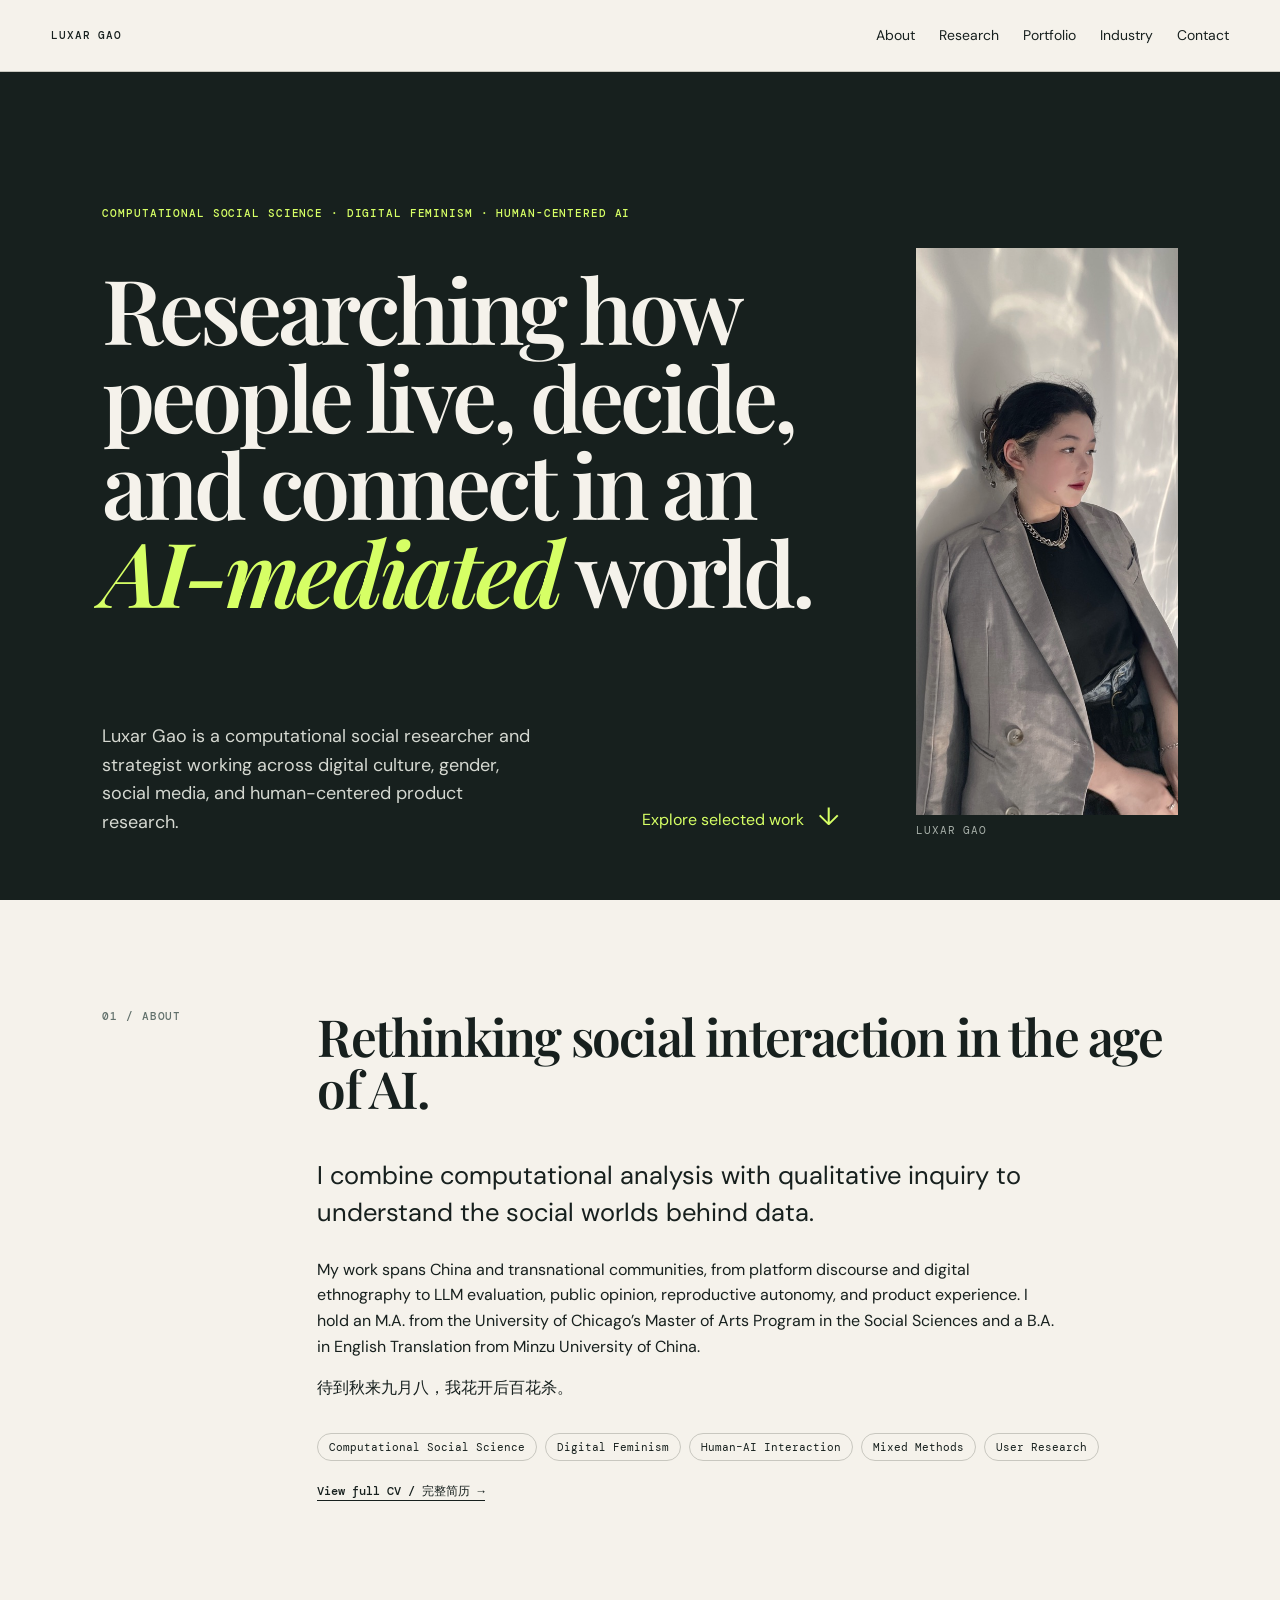
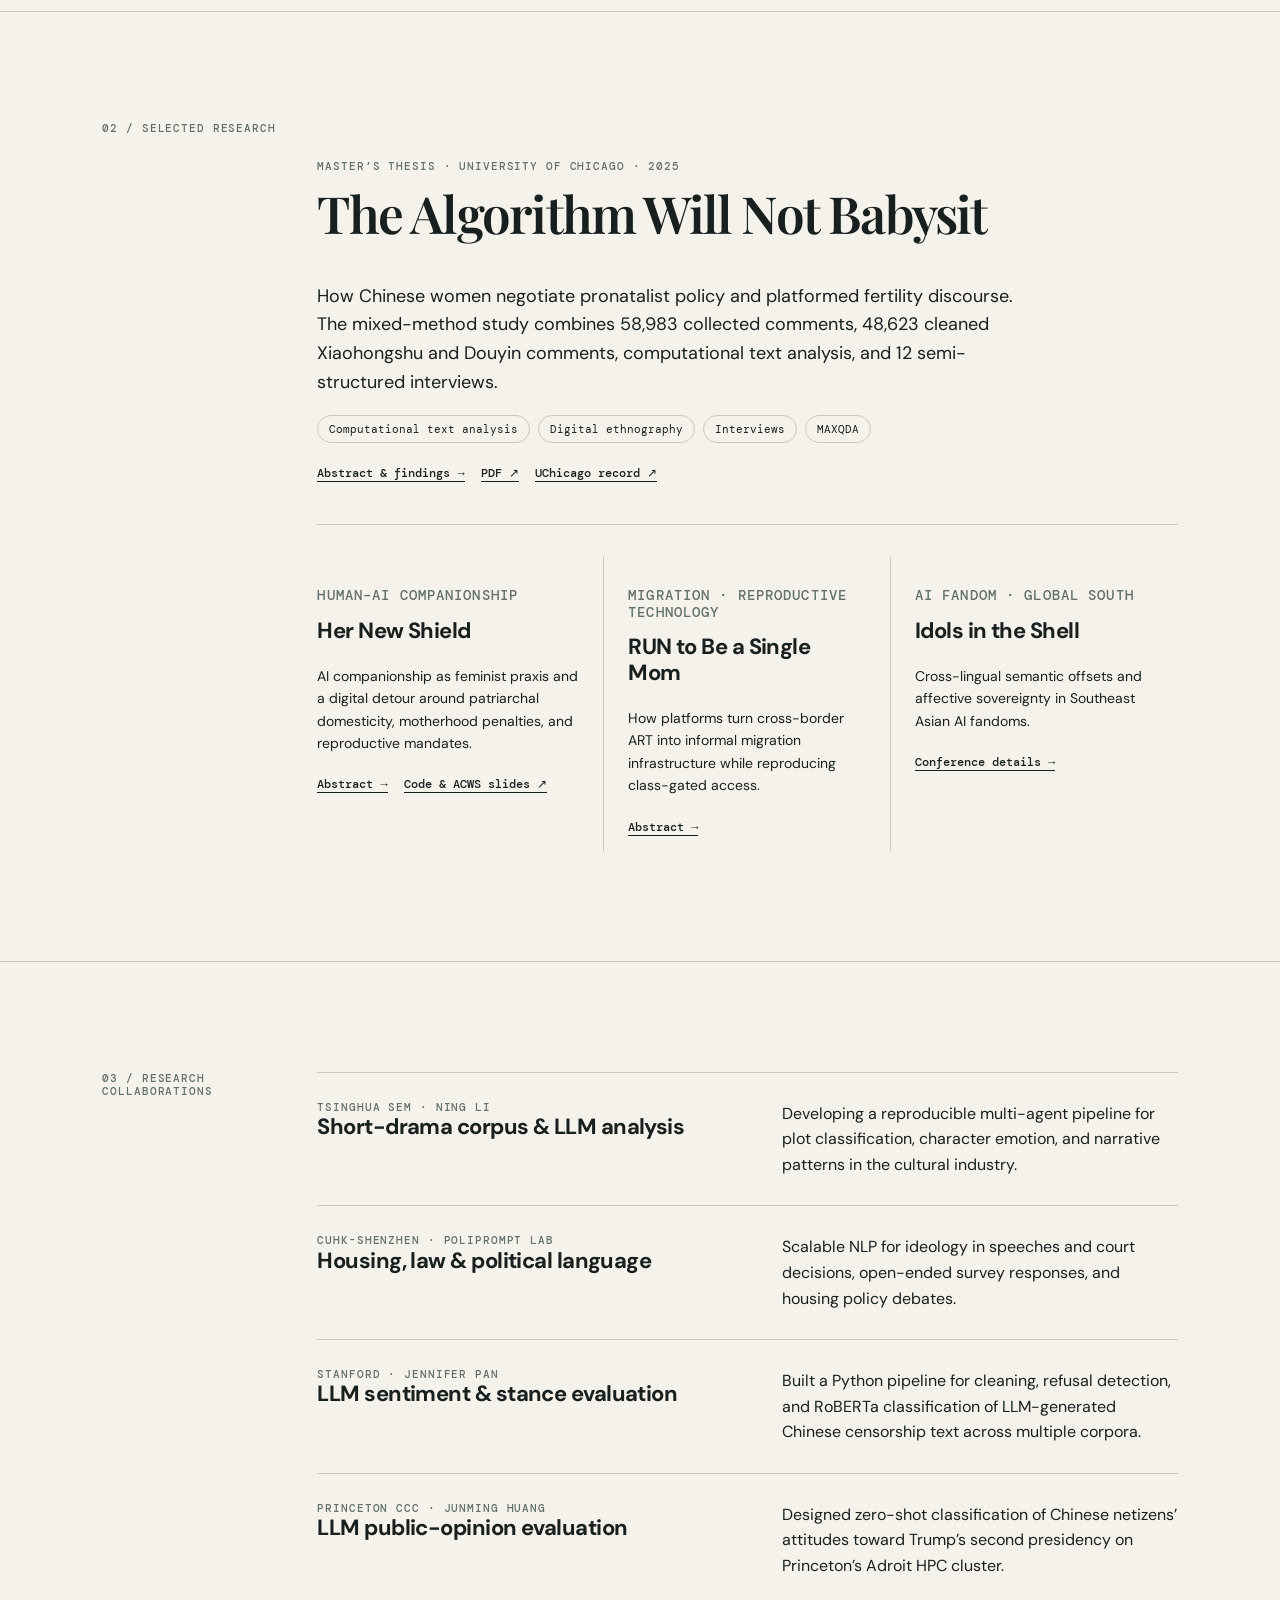
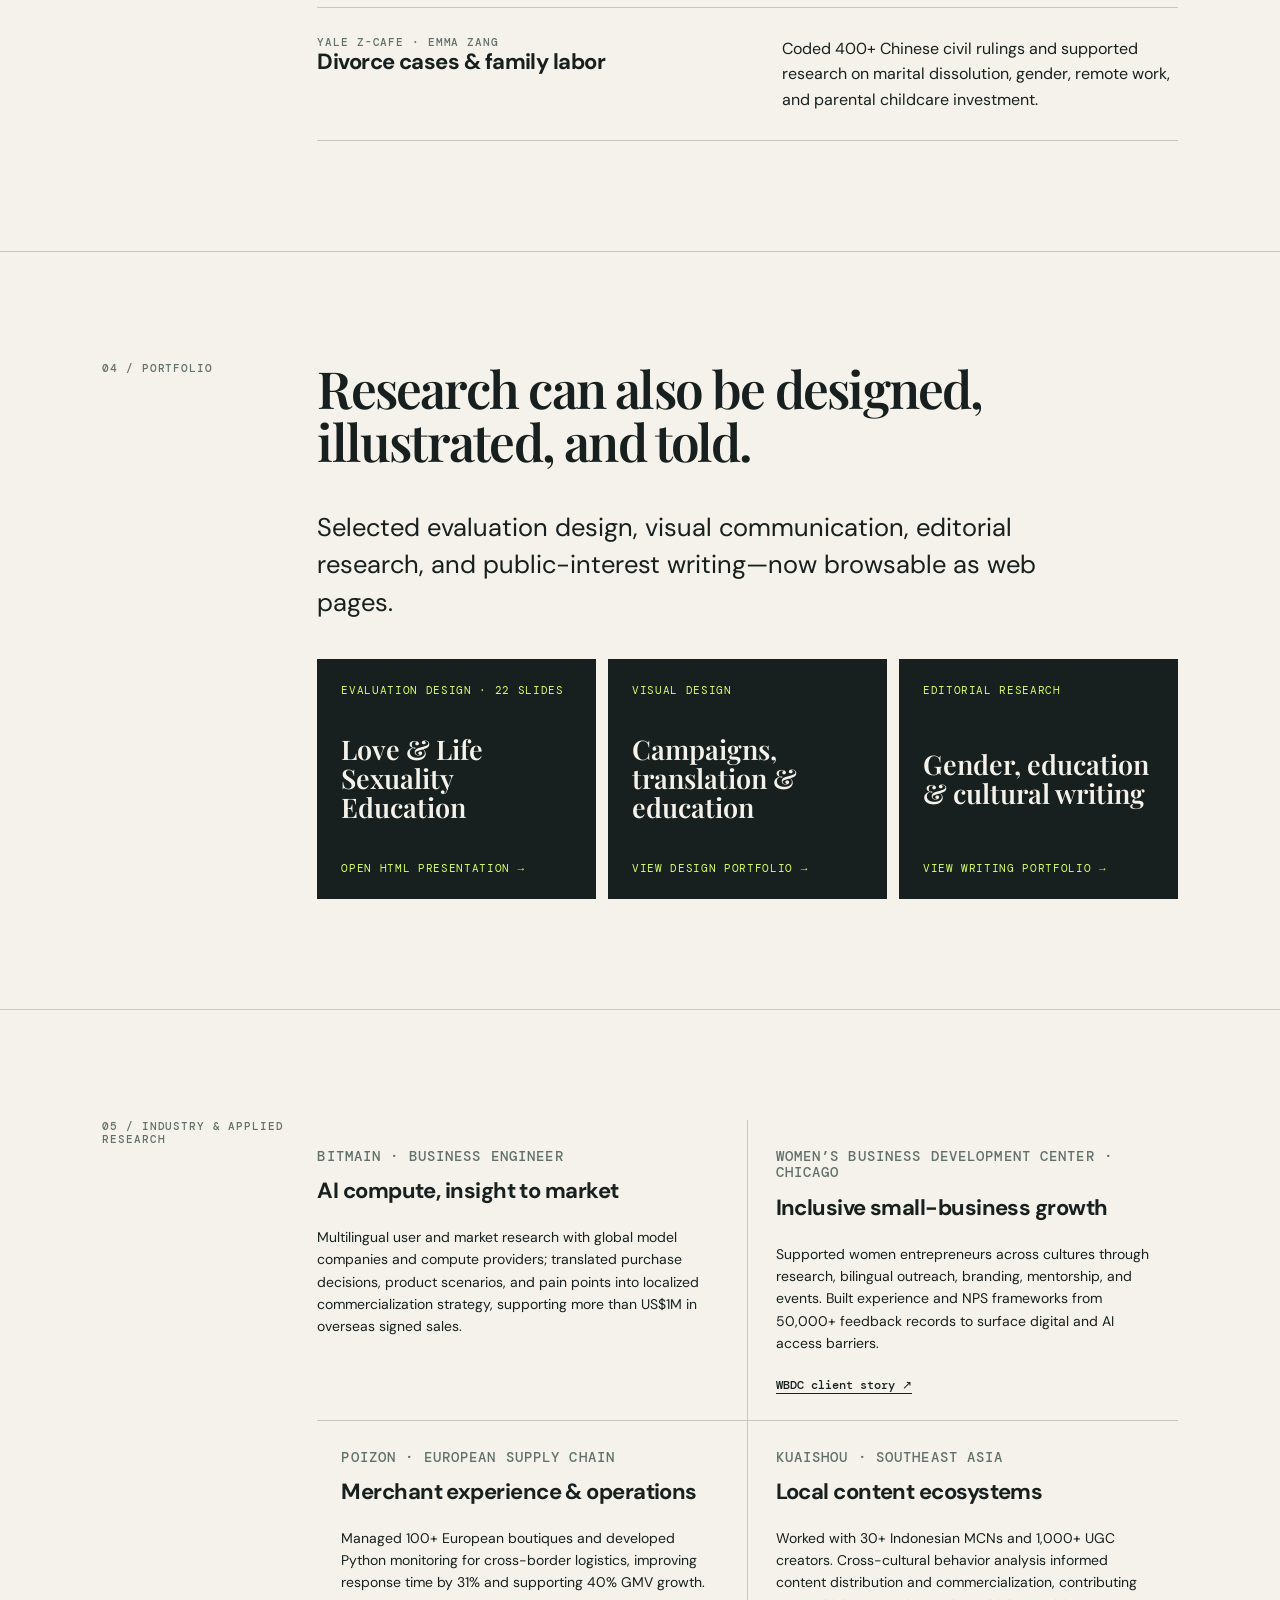
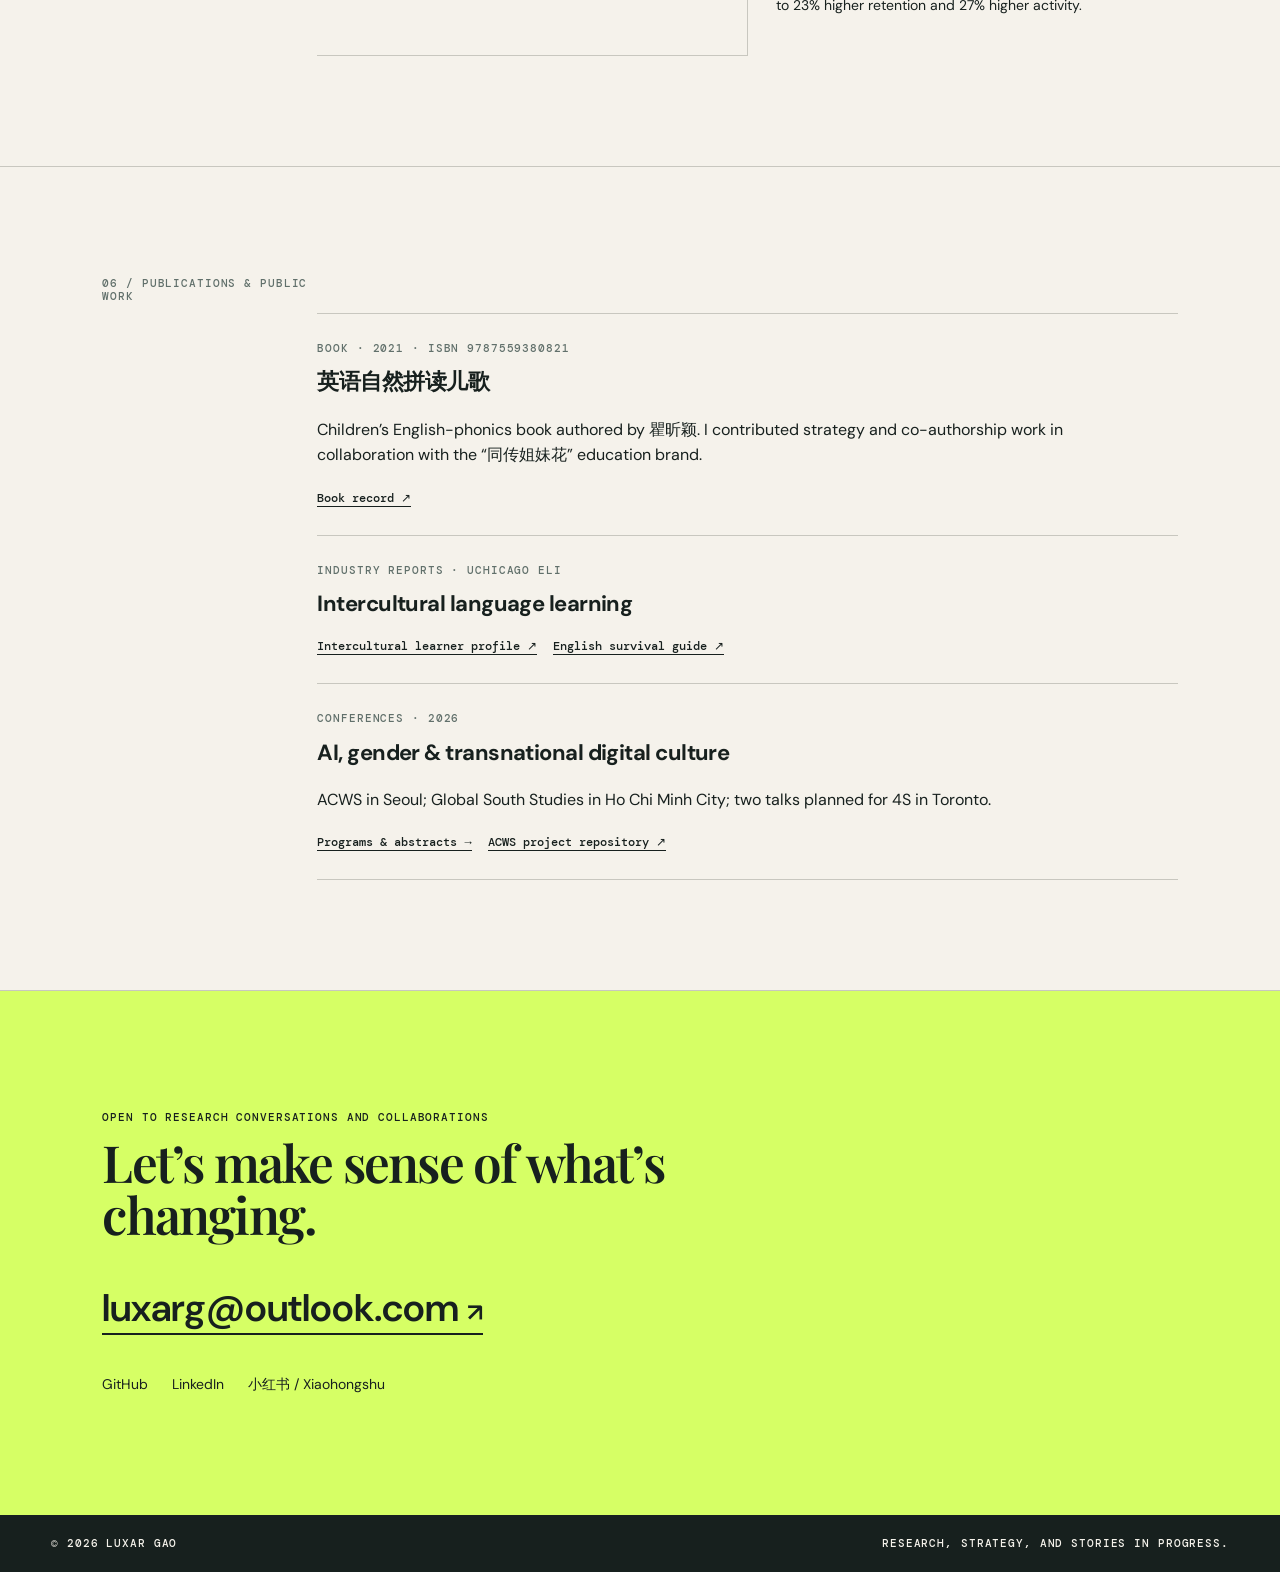
==== commit bf73c357: "Refine homepage research statement and add motto" ====
--- a/index.html
+++ b/index.html
@@ -1,10 +1,10 @@
 <!doctype html><html lang="en"><head><meta charset="utf-8"><meta name="viewport" content="width=device-width,initial-scale=1"><meta name="description" content="Luxar Gao — computational social science, digital feminism, human-centered AI, and user research."><title>Luxar Gao — Research & Portfolio</title><link rel="preconnect" href="https://fonts.googleapis.com"><link rel="preconnect" href="https://fonts.gstatic.com" crossorigin><link href="https://fonts.googleapis.com/css2?family=DM+Mono:wght@400;500&family=DM+Sans:wght@400;500;700&family=Playfair+Display:ital,wght@0,600;0,700;1,600&display=swap" rel="stylesheet"><link rel="stylesheet" href="styles.css"><link rel="stylesheet" href="portrait.css"></head><body>
 <header class="site-header"><a class="brand" href="#top">LUXAR GAO</a><button class="menu" aria-label="Open navigation" aria-expanded="false">Menu</button><nav><a href="#about">About</a><a href="#research">Research</a><a href="#portfolio">Portfolio</a><a href="#industry">Industry</a><a href="#contact">Contact</a></nav></header>
 <main id="top"><section class="hero"><div class="hero-copy"><p class="eyebrow">Computational social science · Digital feminism · Human-centered AI</p><h1>Researching how people live, decide, and connect in an <em>AI-mediated</em> world.</h1><div class="hero-bottom"><p>Luxar Gao is a computational social researcher and strategist working across digital culture, gender, social media, and human-centered product research.</p><a class="arrow-link" href="#research">Explore selected work <span>↓</span></a></div></div><figure class="portrait"><img src="assets/luxar-gao.jpg" alt="Portrait of Luxar Gao"><figcaption>Luxar Gao</figcaption></figure></section>
-<section class="about section" id="about"><div class="section-label">01 / About</div><div class="section-content"><h2>People are not data points.</h2><p class="lede">I combine computational analysis with qualitative inquiry to understand the social worlds behind data.</p><p>My work spans China and transnational communities, from platform discourse and digital ethnography to LLM evaluation, public opinion, reproductive autonomy, and product experience. I hold an M.A. from the University of Chicago’s Master of Arts Program in the Social Sciences and a B.A. in English Translation from Minzu University of China.</p><div class="chips"><span>Computational Social Science</span><span>Digital Feminism</span><span>Human–AI Interaction</span><span>Mixed Methods</span><span>User Research</span></div><p class="links"><a href="cv.html">View full CV / 完整简历 →</a></p></div></section>
-<section class="section" id="research"><div class="section-label">02 / Selected research</div><div class="section-content"><article class="feature"><p class="kicker">Master’s thesis · University of Chicago · 2025</p><h2>The Algorithm Will Not Babysit</h2><p>How Chinese women negotiate pronatalist policy and platformed fertility discourse. The mixed-method study combines 58,983 collected comments, 48,623 cleaned Xiaohongshu and Douyin comments, computational text analysis, and 12 semi-structured interviews.</p><div class="meta"><span>Computational text analysis</span><span>Digital ethnography</span><span>Interviews</span><span>MAXQDA</span></div><p class="links"><a href="thesis.html">Abstract & findings →</a><a href="assets/papers/algorithm-will-not-babysit.pdf">PDF ↗</a><a href="https://knowledge.uchicago.edu/record/15889">UChicago record ↗</a></p></article><div class="research-grid"><article><p class="kicker">Human–AI companionship</p><h3>Her New Shield</h3><p>AI companionship as feminist praxis and a digital detour around patriarchal domesticity, motherhood penalties, and reproductive mandates.</p><p class="links"><a href="research.html#shield">Abstract →</a><a href="https://github.com/LuxarGao/her-new-shield">Code & ACWS slides ↗</a></p></article><article><p class="kicker">Migration · Reproductive technology</p><h3>RUN to Be a Single Mom</h3><p>How platforms turn cross-border ART into informal migration infrastructure while reproducing class-gated access.</p><p class="links"><a href="research.html#run">Abstract →</a></p></article><article><p class="kicker">AI fandom · Global South</p><h3>Idols in the Shell</h3><p>Cross-lingual semantic offsets and affective sovereignty in Southeast Asian AI fandoms.</p><p class="links"><a href="research.html#conferences">Conference details →</a></p></article></div></div></section>
+<section class="about section" id="about"><div class="section-label">01 / About</div><div class="section-content"><h2>Rethinking social interaction in the age of AI.</h2><p class="lede">I combine computational analysis with qualitative inquiry to understand the social worlds behind data.</p><p>My work spans China and transnational communities, from platform discourse and digital ethnography to LLM evaluation, public opinion, reproductive autonomy, and product experience. I hold an M.A. from the University of Chicago’s Master of Arts Program in the Social Sciences and a B.A. in English Translation from Minzu University of China.</p><p class="motto">待到秋来九月八，我花开后百花杀。</p><div class="chips"><span>Computational Social Science</span><span>Digital Feminism</span><span>Human–AI Interaction</span><span>Mixed Methods</span><span>User Research</span></div><p class="links"><a href="cv.html">View full CV / 完整简历 →</a></p></div></section>
+<section class="section" id="research"><div class="section-label">02 / Selected research</div><div class="section-content"><article class="feature"><p class="kicker">Master’s thesis · University of Chicago · 2025</p><h2>The Algorithm Will Not Babysit</h2><p>How Chinese women negotiate pronatalist policy and platformed fertility discourse. The mixed-method study combines 58,983 collected comments, 48,623 cleaned Xiaohongshu and Douyin comments, computational text analysis, and 12 semi-structured interviews.</p><div class="meta"><span>Computational text analysis</span><span>Digital ethnography</span><span>Interviews</span><span>MAXQDA</span></div><p class="links"><a href="thesis.html">Abstract & findings →</a><a href="assets/papers/algorithm-will-not-babysit.pdf">PDF ↗</a><a href="https://knowledge.uchicago.edu/record/15889">UChicago record ↗</a></p></article><div class="research-grid"><article><p class="kicker">Human–AI companionship</p><h3>Her New Shield</h3><p>AI companionship as feminist praxis and a digital detour around patriarchal domesticity, motherhood penalties, and reproductive mandates.</p><p class="links"><a href="research.html#shield">Abstract →</a><a href="https://github.com/LuxarGao/her-new-shield/blob/main/slides/acws%E7%BB%88.html">Code & ACWS slides ↗</a></p></article><article><p class="kicker">Migration · Reproductive technology</p><h3>RUN to Be a Single Mom</h3><p>How platforms turn cross-border ART into informal migration infrastructure while reproducing class-gated access.</p><p class="links"><a href="research.html#run">Abstract →</a></p></article><article><p class="kicker">AI fandom · Global South</p><h3>Idols in the Shell</h3><p>Cross-lingual semantic offsets and affective sovereignty in Southeast Asian AI fandoms.</p><p class="links"><a href="research.html#conferences">Conference details →</a></p></article></div></div></section>
 <section class="section" id="projects"><div class="section-label">03 / Research collaborations</div><div class="section-content project-list"><article><div><p class="kicker">Tsinghua SEM · Ning Li</p><h3>Short-drama corpus & LLM analysis</h3></div><p>Developing a reproducible multi-agent pipeline for plot classification, character emotion, and narrative patterns in the cultural industry.</p></article><article><div><p class="kicker">CUHK-Shenzhen · PoliPrompt Lab</p><h3>Housing, law & political language</h3></div><p>Scalable NLP for ideology in speeches and court decisions, open-ended survey responses, and housing policy debates.</p></article><article><div><p class="kicker">Stanford · Jennifer Pan</p><h3>LLM sentiment & stance evaluation</h3></div><p>Built a Python pipeline for cleaning, refusal detection, and RoBERTa classification of LLM-generated Chinese censorship text across multiple corpora.</p></article><article><div><p class="kicker">Princeton CCC · Junming Huang</p><h3>LLM public-opinion evaluation</h3></div><p>Designed zero-shot classification of Chinese netizens’ attitudes toward Trump’s second presidency on Princeton’s Adroit HPC cluster.</p></article><article><div><p class="kicker">Yale Z-CAFE · Emma Zang</p><h3>Divorce cases & family labor</h3></div><p>Coded 400+ Chinese civil rulings and supported research on marital dissolution, gender, remote work, and parental childcare investment.</p></article></div></section>
 <section class="section" id="portfolio"><div class="section-label">04 / Portfolio</div><div class="section-content"><h2>Research can also be designed, illustrated, and told.</h2><p class="lede">Selected evaluation design, visual communication, editorial research, and public-interest writing—now browsable as web pages.</p><div class="spotlight-grid"><a class="spotlight" href="love-life.html"><span>Evaluation design · 22 slides</span><strong>Love & Life Sexuality Education</strong><em>Open HTML presentation →</em></a><a class="spotlight" href="portfolio.html#design"><span>Visual design</span><strong>Campaigns, translation & education</strong><em>View design portfolio →</em></a><a class="spotlight" href="portfolio.html#writing"><span>Editorial research</span><strong>Gender, education & cultural writing</strong><em>View writing portfolio →</em></a></div></div></section>
 <section class="section" id="industry"><div class="section-label">05 / Industry & applied research</div><div class="section-content"><div class="industry-grid"><article><p class="kicker">Bitmain · Business Engineer</p><h3>AI compute, insight to market</h3><p>Multilingual user and market research with global model companies and compute providers; translated purchase decisions, product scenarios, and pain points into localized commercialization strategy, supporting more than US$1M in overseas signed sales.</p></article><article><p class="kicker">Women’s Business Development Center · Chicago</p><h3>Inclusive small-business growth</h3><p>Supported women entrepreneurs across cultures through research, bilingual outreach, branding, mentorship, and events. Built experience and NPS frameworks from 50,000+ feedback records to surface digital and AI access barriers.</p><p class="links"><a href="https://www.wbdc.org/en/stacey-a-gibson-of-transform-the-collective-llc/">WBDC client story ↗</a></p></article><article><p class="kicker">POIZON · European supply chain</p><h3>Merchant experience & operations</h3><p>Managed 100+ European boutiques and developed Python monitoring for cross-border logistics, improving response time by 31% and supporting 40% GMV growth.</p></article><article><p class="kicker">Kuaishou · Southeast Asia</p><h3>Local content ecosystems</h3><p>Worked with 30+ Indonesian MCNs and 1,000+ UGC creators. Cross-cultural behavior analysis informed content distribution and commercialization, contributing to 23% higher retention and 27% higher activity.</p></article></div></div></section>
-<section class="section" id="outputs"><div class="section-label">06 / Publications & public work</div><div class="section-content output-list"><article><p class="kicker">Book · 2021 · ISBN 9787559380821</p><h3>英语自然拼读儿歌</h3><p>Children’s English-phonics book authored by 瞿昕颖. I contributed strategy and co-authorship work in collaboration with the “同传姐妹花” education brand.</p><p class="links"><a href="https://product.dangdang.com/29447562.html">Book record ↗</a></p></article><article><p class="kicker">Industry reports · UChicago ELI</p><h3>Intercultural language learning</h3><p class="links"><a href="https://esl.uchicago.edu/2025/07/09/what-is-your-intercultural-language-learner-profile/">Intercultural learner profile ↗</a><a href="https://esl.uchicago.edu/2024/12/06/english-survival-for-university-and-the-classroom-a-guide-to-navigating-academic-and-casual-language/">English survival guide ↗</a></p></article><article><p class="kicker">Conferences · 2026</p><h3>AI, gender & transnational digital culture</h3><p>ACWS in Seoul; Global South Studies in Ho Chi Minh City; two talks planned for 4S in Toronto.</p><p class="links"><a href="research.html#conferences">Programs & abstracts →</a><a href="https://github.com/LuxarGao/her-new-shield">ACWS project repository ↗</a></p></article></div></section>
+<section class="section" id="outputs"><div class="section-label">06 / Publications & public work</div><div class="section-content output-list"><article><p class="kicker">Book · 2021 · ISBN 9787559380821</p><h3>英语自然拼读儿歌</h3><p>Children’s English-phonics book authored by 瞿昕颖. I contributed strategy and co-authorship work in collaboration with the “同传姐妹花” education brand.</p><p class="links"><a href="https://product.dangdang.com/29447562.html">Book record ↗</a></p></article><article><p class="kicker">Industry reports · UChicago ELI</p><h3>Intercultural language learning</h3><p class="links"><a href="https://esl.uchicago.edu/2025/07/09/what-is-your-intercultural-language-learner-profile/">Intercultural learner profile ↗</a><a href="https://esl.uchicago.edu/2024/12/06/english-survival-for-university-and-the-classroom-a-guide-to-navigating-academic-and-casual-language/">English survival guide ↗</a></p></article><article><p class="kicker">Conferences · 2026</p><h3>AI, gender & transnational digital culture</h3><p>ACWS in Seoul; Global South Studies in Ho Chi Minh City; two talks planned for 4S in Toronto.</p><p class="links"><a href="research.html#conferences">Programs & abstracts →</a><a href="https://github.com/LuxarGao/her-new-shield/blob/main/slides/acws%E7%BB%88.html">ACWS project repository ↗</a></p></article></div></section>
 <section class="contact" id="contact"><p class="eyebrow">Open to research conversations and collaborations</p><h2>Let’s make sense of what’s changing.</h2><a href="mailto:luxarg@outlook.com">luxarg@outlook.com <span>↗</span></a><p class="social"><a href="https://github.com/LuxarGao">GitHub</a><a href="https://www.linkedin.com/in/lu-gao-973887248/">LinkedIn</a><a href="https://xhslink.cn/o/19sPYvSAqJN">小红书 / Xiaohongshu</a></p></section></main><footer><span>© <span id="year"></span> Luxar Gao</span><span>Research, strategy, and stories in progress.</span></footer><script src="script.js"></script></body></html>
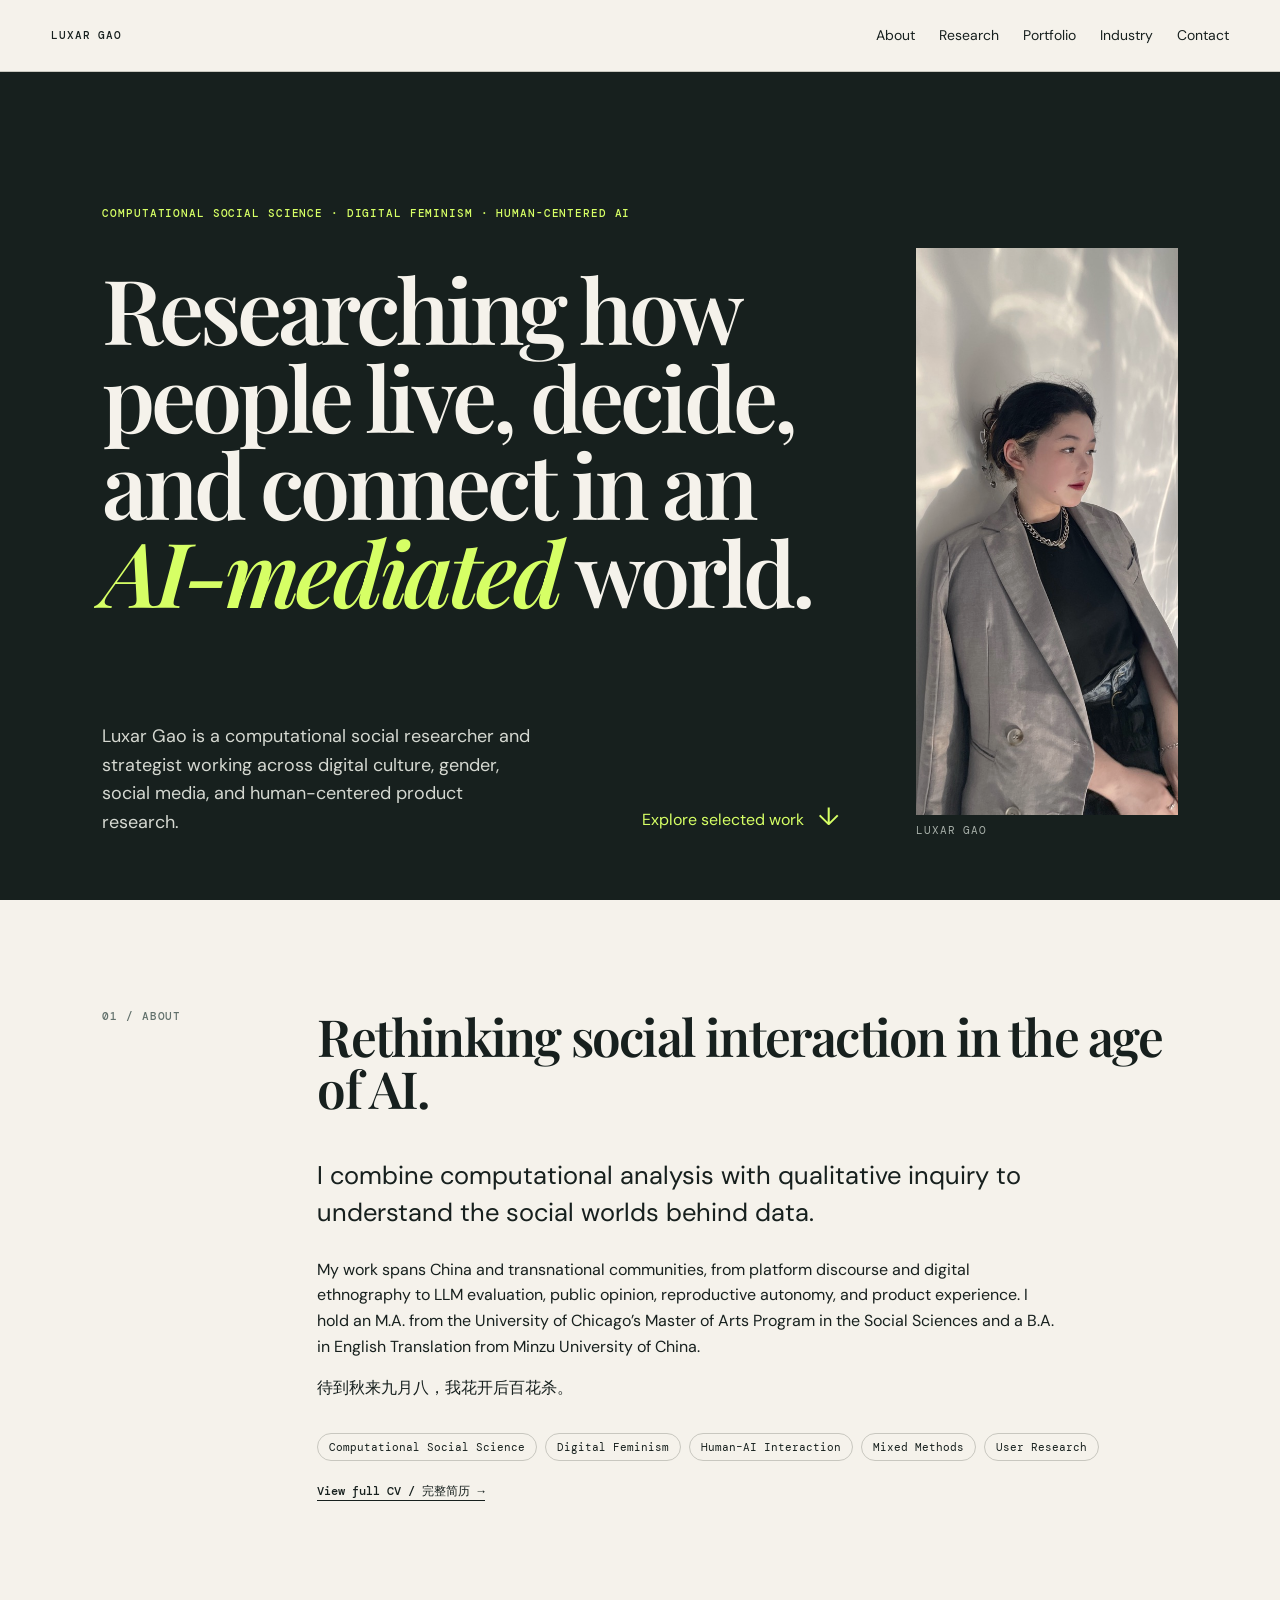
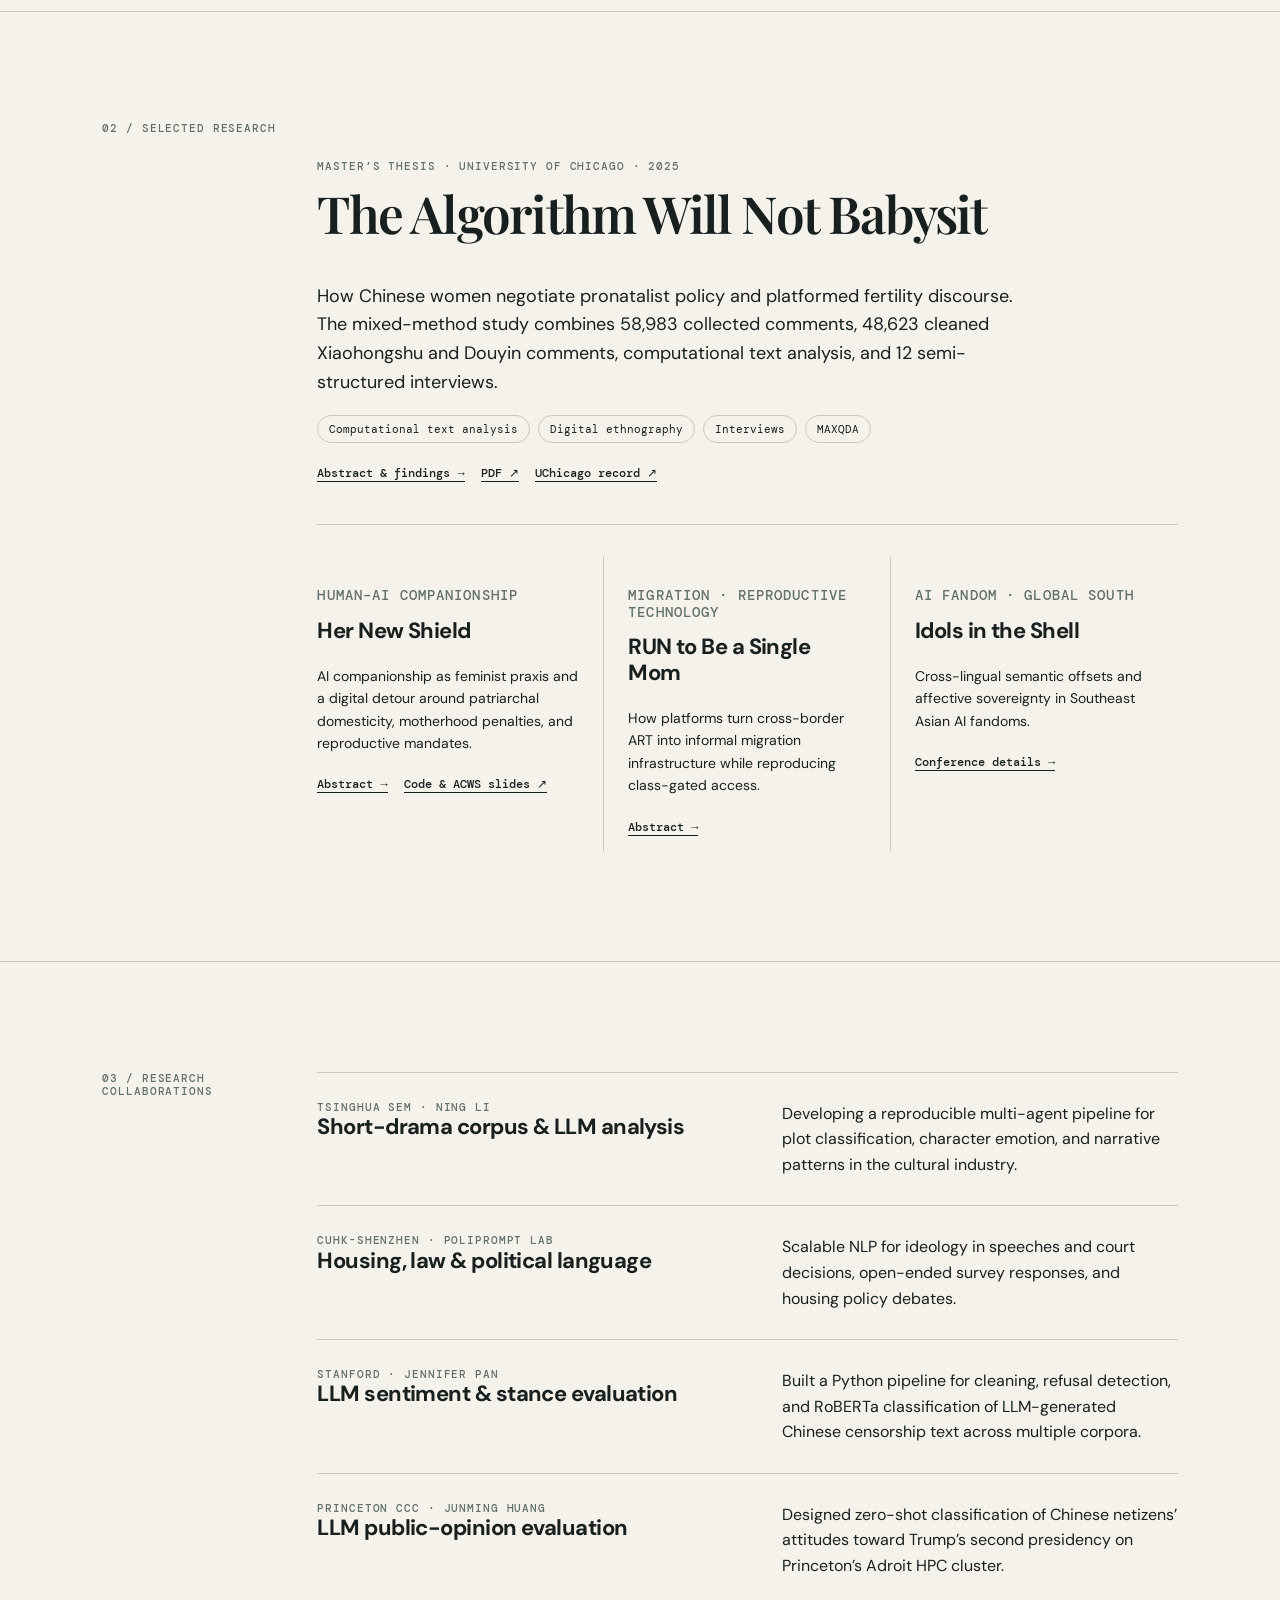
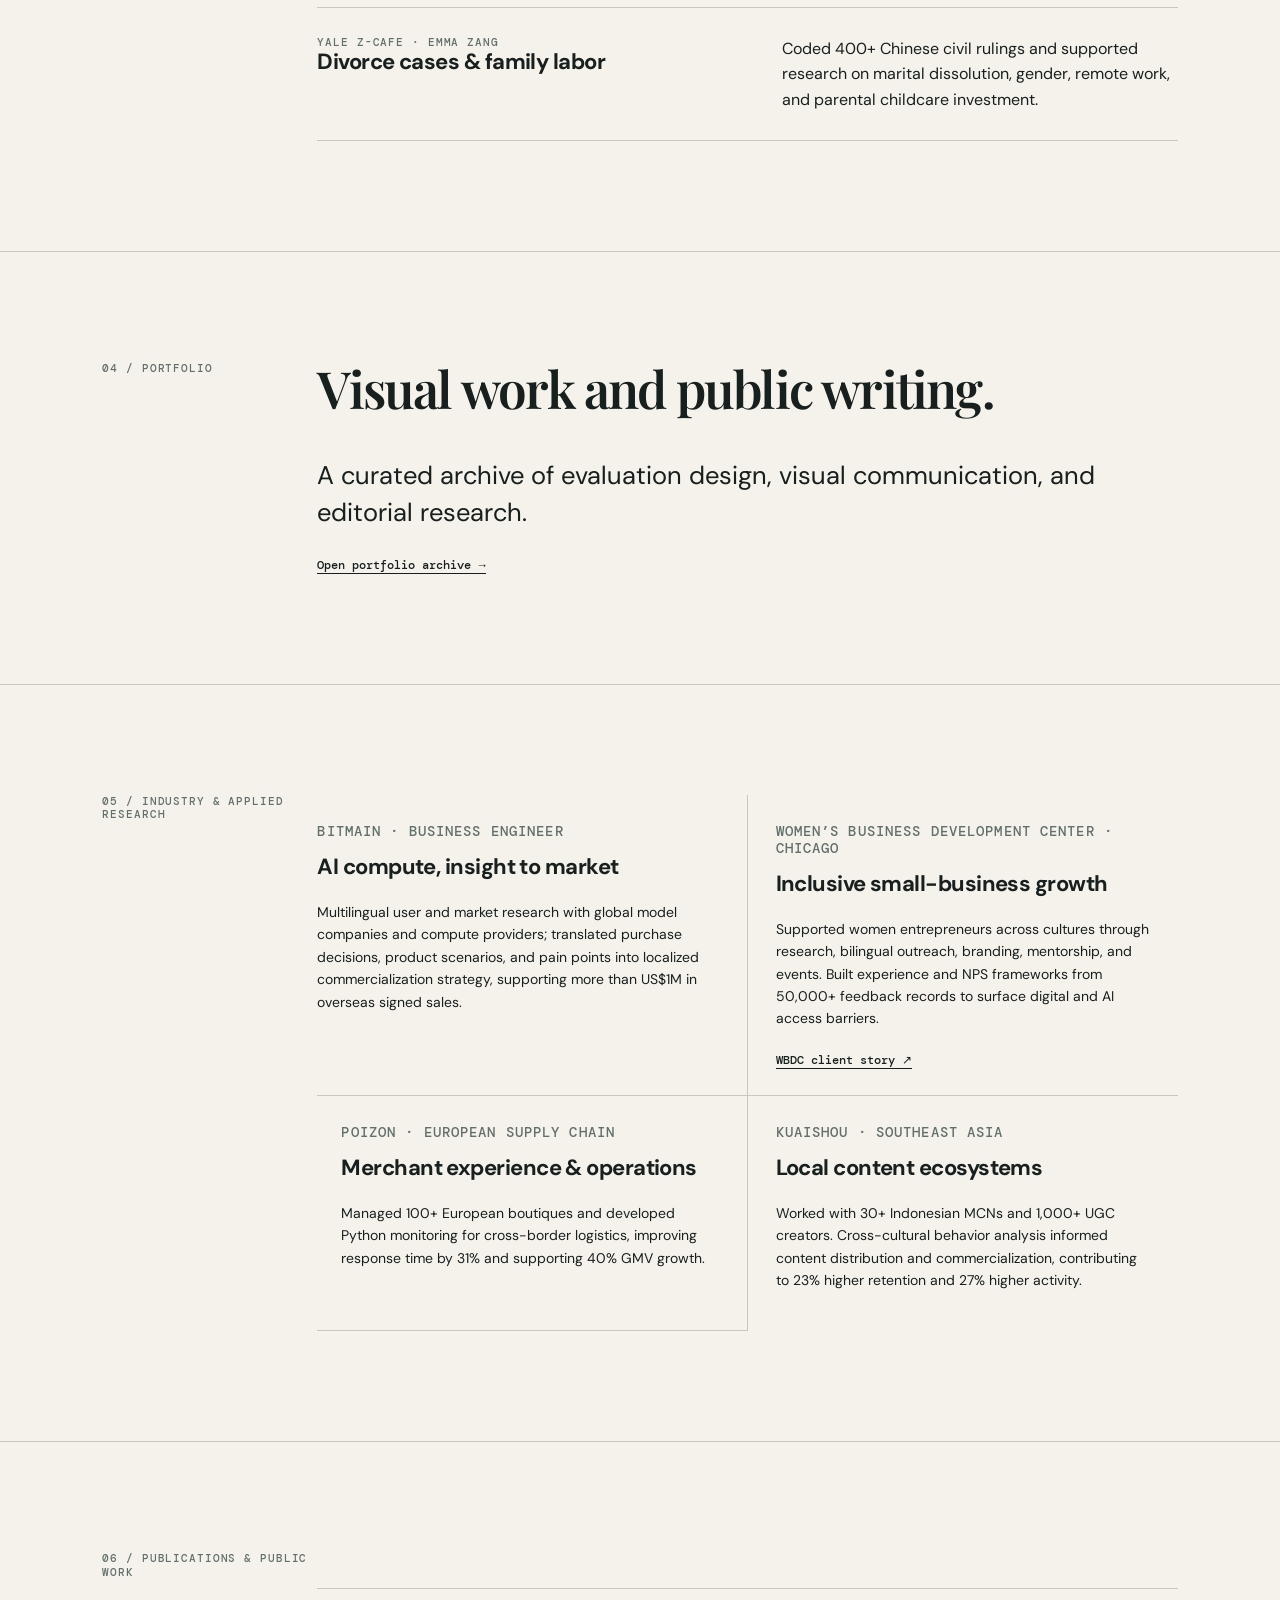
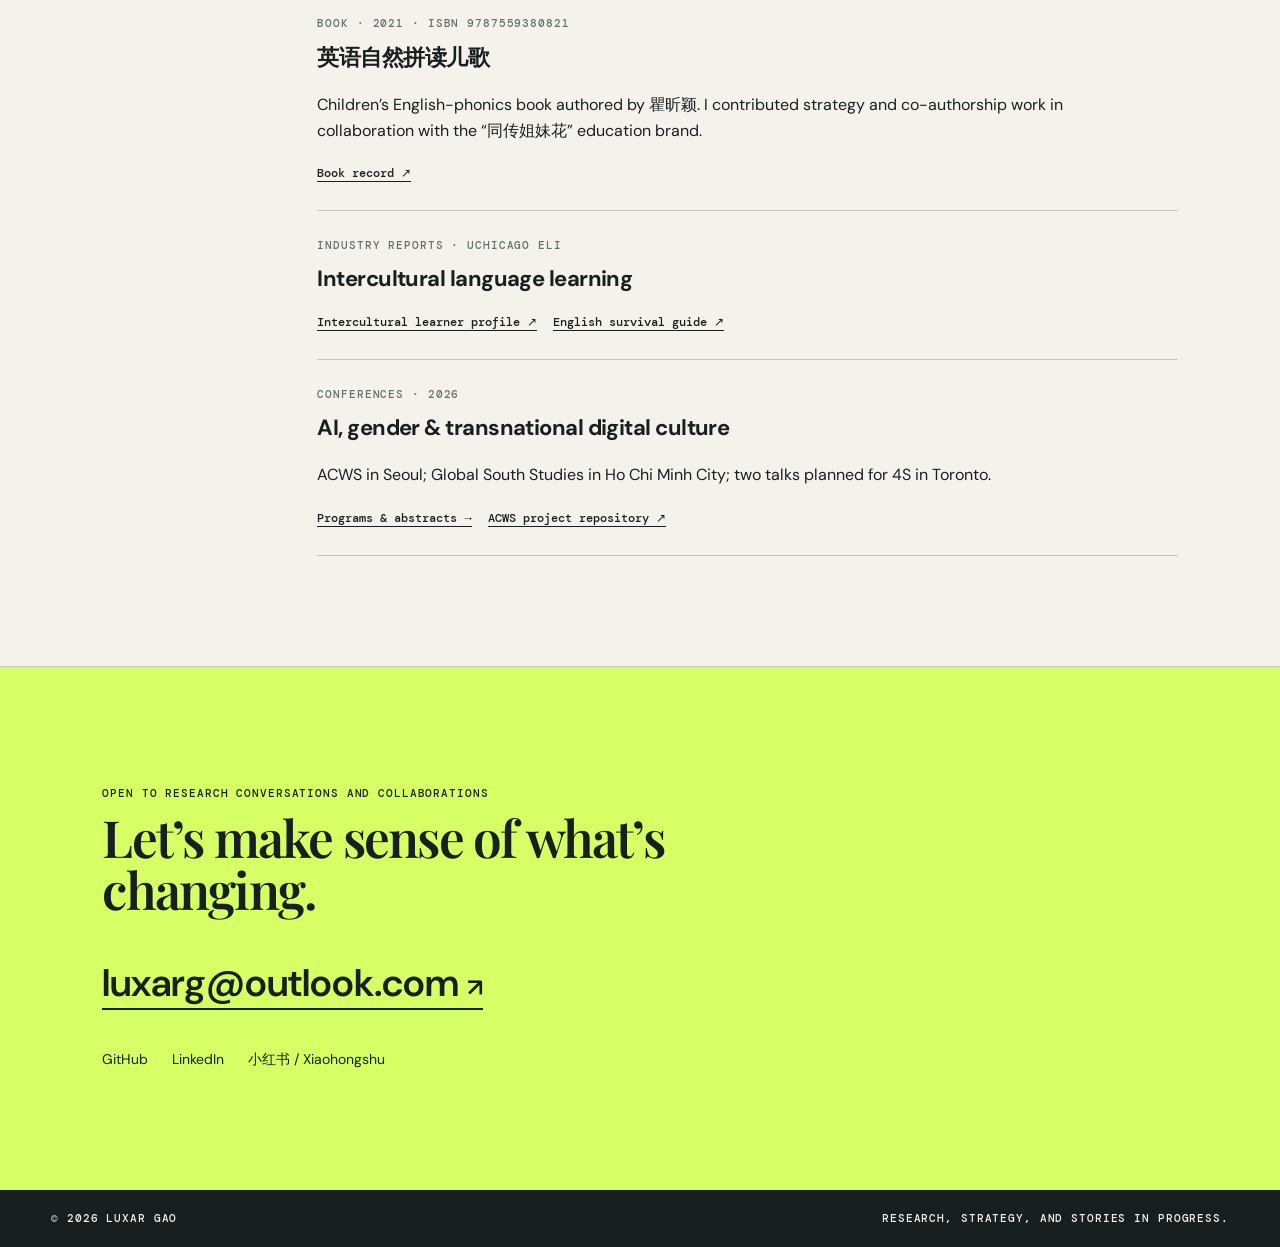
==== commit a18147f6: "Keep a single portfolio entry on homepage" ====
--- a/index.html
+++ b/index.html
@@ -4,7 +4,7 @@
 <section class="about section" id="about"><div class="section-label">01 / About</div><div class="section-content"><h2>Rethinking social interaction in the age of AI.</h2><p class="lede">I combine computational analysis with qualitative inquiry to understand the social worlds behind data.</p><p>My work spans China and transnational communities, from platform discourse and digital ethnography to LLM evaluation, public opinion, reproductive autonomy, and product experience. I hold an M.A. from the University of Chicago’s Master of Arts Program in the Social Sciences and a B.A. in English Translation from Minzu University of China.</p><p class="motto">待到秋来九月八，我花开后百花杀。</p><div class="chips"><span>Computational Social Science</span><span>Digital Feminism</span><span>Human–AI Interaction</span><span>Mixed Methods</span><span>User Research</span></div><p class="links"><a href="cv.html">View full CV / 完整简历 →</a></p></div></section>
 <section class="section" id="research"><div class="section-label">02 / Selected research</div><div class="section-content"><article class="feature"><p class="kicker">Master’s thesis · University of Chicago · 2025</p><h2>The Algorithm Will Not Babysit</h2><p>How Chinese women negotiate pronatalist policy and platformed fertility discourse. The mixed-method study combines 58,983 collected comments, 48,623 cleaned Xiaohongshu and Douyin comments, computational text analysis, and 12 semi-structured interviews.</p><div class="meta"><span>Computational text analysis</span><span>Digital ethnography</span><span>Interviews</span><span>MAXQDA</span></div><p class="links"><a href="thesis.html">Abstract & findings →</a><a href="assets/papers/algorithm-will-not-babysit.pdf">PDF ↗</a><a href="https://knowledge.uchicago.edu/record/15889">UChicago record ↗</a></p></article><div class="research-grid"><article><p class="kicker">Human–AI companionship</p><h3>Her New Shield</h3><p>AI companionship as feminist praxis and a digital detour around patriarchal domesticity, motherhood penalties, and reproductive mandates.</p><p class="links"><a href="research.html#shield">Abstract →</a><a href="https://github.com/LuxarGao/her-new-shield/blob/main/slides/acws%E7%BB%88.html">Code & ACWS slides ↗</a></p></article><article><p class="kicker">Migration · Reproductive technology</p><h3>RUN to Be a Single Mom</h3><p>How platforms turn cross-border ART into informal migration infrastructure while reproducing class-gated access.</p><p class="links"><a href="research.html#run">Abstract →</a></p></article><article><p class="kicker">AI fandom · Global South</p><h3>Idols in the Shell</h3><p>Cross-lingual semantic offsets and affective sovereignty in Southeast Asian AI fandoms.</p><p class="links"><a href="research.html#conferences">Conference details →</a></p></article></div></div></section>
 <section class="section" id="projects"><div class="section-label">03 / Research collaborations</div><div class="section-content project-list"><article><div><p class="kicker">Tsinghua SEM · Ning Li</p><h3>Short-drama corpus & LLM analysis</h3></div><p>Developing a reproducible multi-agent pipeline for plot classification, character emotion, and narrative patterns in the cultural industry.</p></article><article><div><p class="kicker">CUHK-Shenzhen · PoliPrompt Lab</p><h3>Housing, law & political language</h3></div><p>Scalable NLP for ideology in speeches and court decisions, open-ended survey responses, and housing policy debates.</p></article><article><div><p class="kicker">Stanford · Jennifer Pan</p><h3>LLM sentiment & stance evaluation</h3></div><p>Built a Python pipeline for cleaning, refusal detection, and RoBERTa classification of LLM-generated Chinese censorship text across multiple corpora.</p></article><article><div><p class="kicker">Princeton CCC · Junming Huang</p><h3>LLM public-opinion evaluation</h3></div><p>Designed zero-shot classification of Chinese netizens’ attitudes toward Trump’s second presidency on Princeton’s Adroit HPC cluster.</p></article><article><div><p class="kicker">Yale Z-CAFE · Emma Zang</p><h3>Divorce cases & family labor</h3></div><p>Coded 400+ Chinese civil rulings and supported research on marital dissolution, gender, remote work, and parental childcare investment.</p></article></div></section>
-<section class="section" id="portfolio"><div class="section-label">04 / Portfolio</div><div class="section-content"><h2>Research can also be designed, illustrated, and told.</h2><p class="lede">Selected evaluation design, visual communication, editorial research, and public-interest writing—now browsable as web pages.</p><div class="spotlight-grid"><a class="spotlight" href="love-life.html"><span>Evaluation design · 22 slides</span><strong>Love & Life Sexuality Education</strong><em>Open HTML presentation →</em></a><a class="spotlight" href="portfolio.html#design"><span>Visual design</span><strong>Campaigns, translation & education</strong><em>View design portfolio →</em></a><a class="spotlight" href="portfolio.html#writing"><span>Editorial research</span><strong>Gender, education & cultural writing</strong><em>View writing portfolio →</em></a></div></div></section>
+<section class="section" id="portfolio"><div class="section-label">04 / Portfolio</div><div class="section-content"><h2>Visual work and public writing.</h2><p class="lede">A curated archive of evaluation design, visual communication, and editorial research.</p><p class="links"><a href="portfolio.html">Open portfolio archive →</a></p></div></section>
 <section class="section" id="industry"><div class="section-label">05 / Industry & applied research</div><div class="section-content"><div class="industry-grid"><article><p class="kicker">Bitmain · Business Engineer</p><h3>AI compute, insight to market</h3><p>Multilingual user and market research with global model companies and compute providers; translated purchase decisions, product scenarios, and pain points into localized commercialization strategy, supporting more than US$1M in overseas signed sales.</p></article><article><p class="kicker">Women’s Business Development Center · Chicago</p><h3>Inclusive small-business growth</h3><p>Supported women entrepreneurs across cultures through research, bilingual outreach, branding, mentorship, and events. Built experience and NPS frameworks from 50,000+ feedback records to surface digital and AI access barriers.</p><p class="links"><a href="https://www.wbdc.org/en/stacey-a-gibson-of-transform-the-collective-llc/">WBDC client story ↗</a></p></article><article><p class="kicker">POIZON · European supply chain</p><h3>Merchant experience & operations</h3><p>Managed 100+ European boutiques and developed Python monitoring for cross-border logistics, improving response time by 31% and supporting 40% GMV growth.</p></article><article><p class="kicker">Kuaishou · Southeast Asia</p><h3>Local content ecosystems</h3><p>Worked with 30+ Indonesian MCNs and 1,000+ UGC creators. Cross-cultural behavior analysis informed content distribution and commercialization, contributing to 23% higher retention and 27% higher activity.</p></article></div></div></section>
 <section class="section" id="outputs"><div class="section-label">06 / Publications & public work</div><div class="section-content output-list"><article><p class="kicker">Book · 2021 · ISBN 9787559380821</p><h3>英语自然拼读儿歌</h3><p>Children’s English-phonics book authored by 瞿昕颖. I contributed strategy and co-authorship work in collaboration with the “同传姐妹花” education brand.</p><p class="links"><a href="https://product.dangdang.com/29447562.html">Book record ↗</a></p></article><article><p class="kicker">Industry reports · UChicago ELI</p><h3>Intercultural language learning</h3><p class="links"><a href="https://esl.uchicago.edu/2025/07/09/what-is-your-intercultural-language-learner-profile/">Intercultural learner profile ↗</a><a href="https://esl.uchicago.edu/2024/12/06/english-survival-for-university-and-the-classroom-a-guide-to-navigating-academic-and-casual-language/">English survival guide ↗</a></p></article><article><p class="kicker">Conferences · 2026</p><h3>AI, gender & transnational digital culture</h3><p>ACWS in Seoul; Global South Studies in Ho Chi Minh City; two talks planned for 4S in Toronto.</p><p class="links"><a href="research.html#conferences">Programs & abstracts →</a><a href="https://github.com/LuxarGao/her-new-shield/blob/main/slides/acws%E7%BB%88.html">ACWS project repository ↗</a></p></article></div></section>
 <section class="contact" id="contact"><p class="eyebrow">Open to research conversations and collaborations</p><h2>Let’s make sense of what’s changing.</h2><a href="mailto:luxarg@outlook.com">luxarg@outlook.com <span>↗</span></a><p class="social"><a href="https://github.com/LuxarGao">GitHub</a><a href="https://www.linkedin.com/in/lu-gao-973887248/">LinkedIn</a><a href="https://xhslink.cn/o/19sPYvSAqJN">小红书 / Xiaohongshu</a></p></section></main><footer><span>© <span id="year"></span> Luxar Gao</span><span>Research, strategy, and stories in progress.</span></footer><script src="script.js"></script></body></html>
